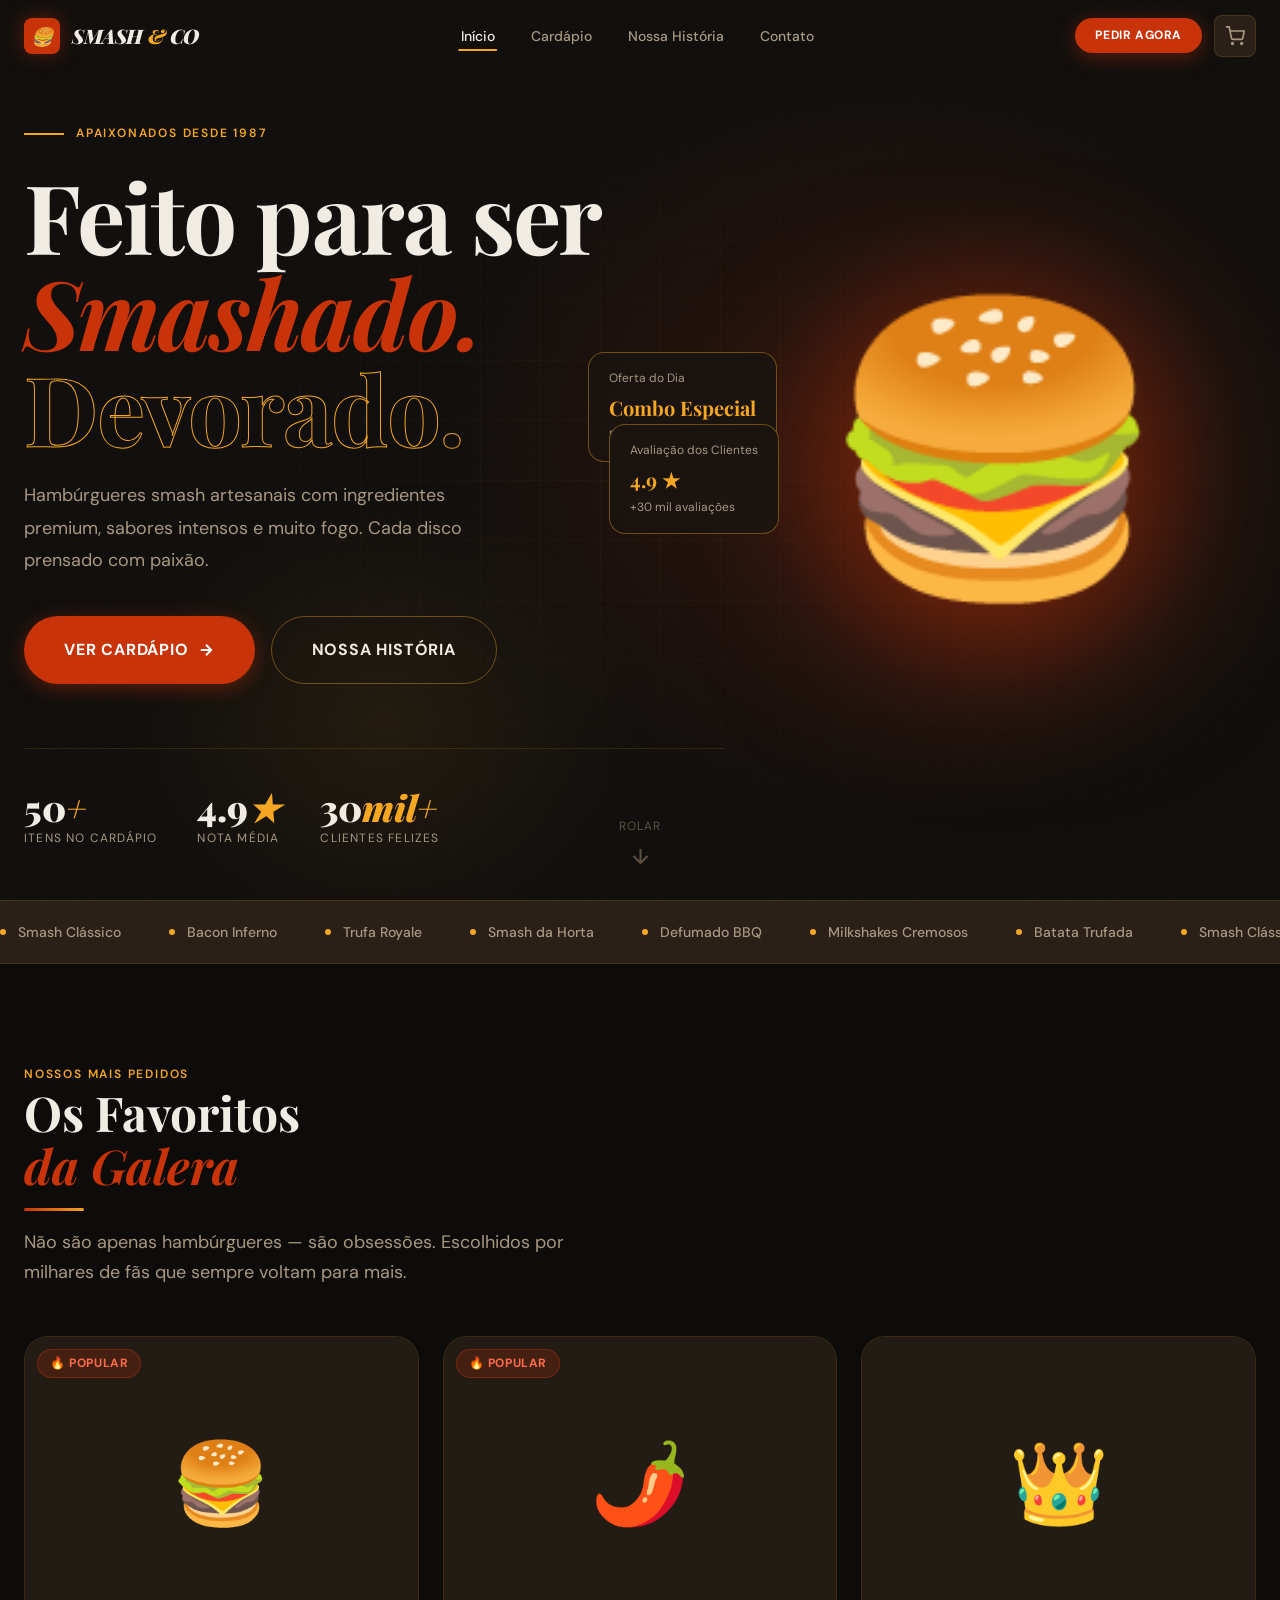
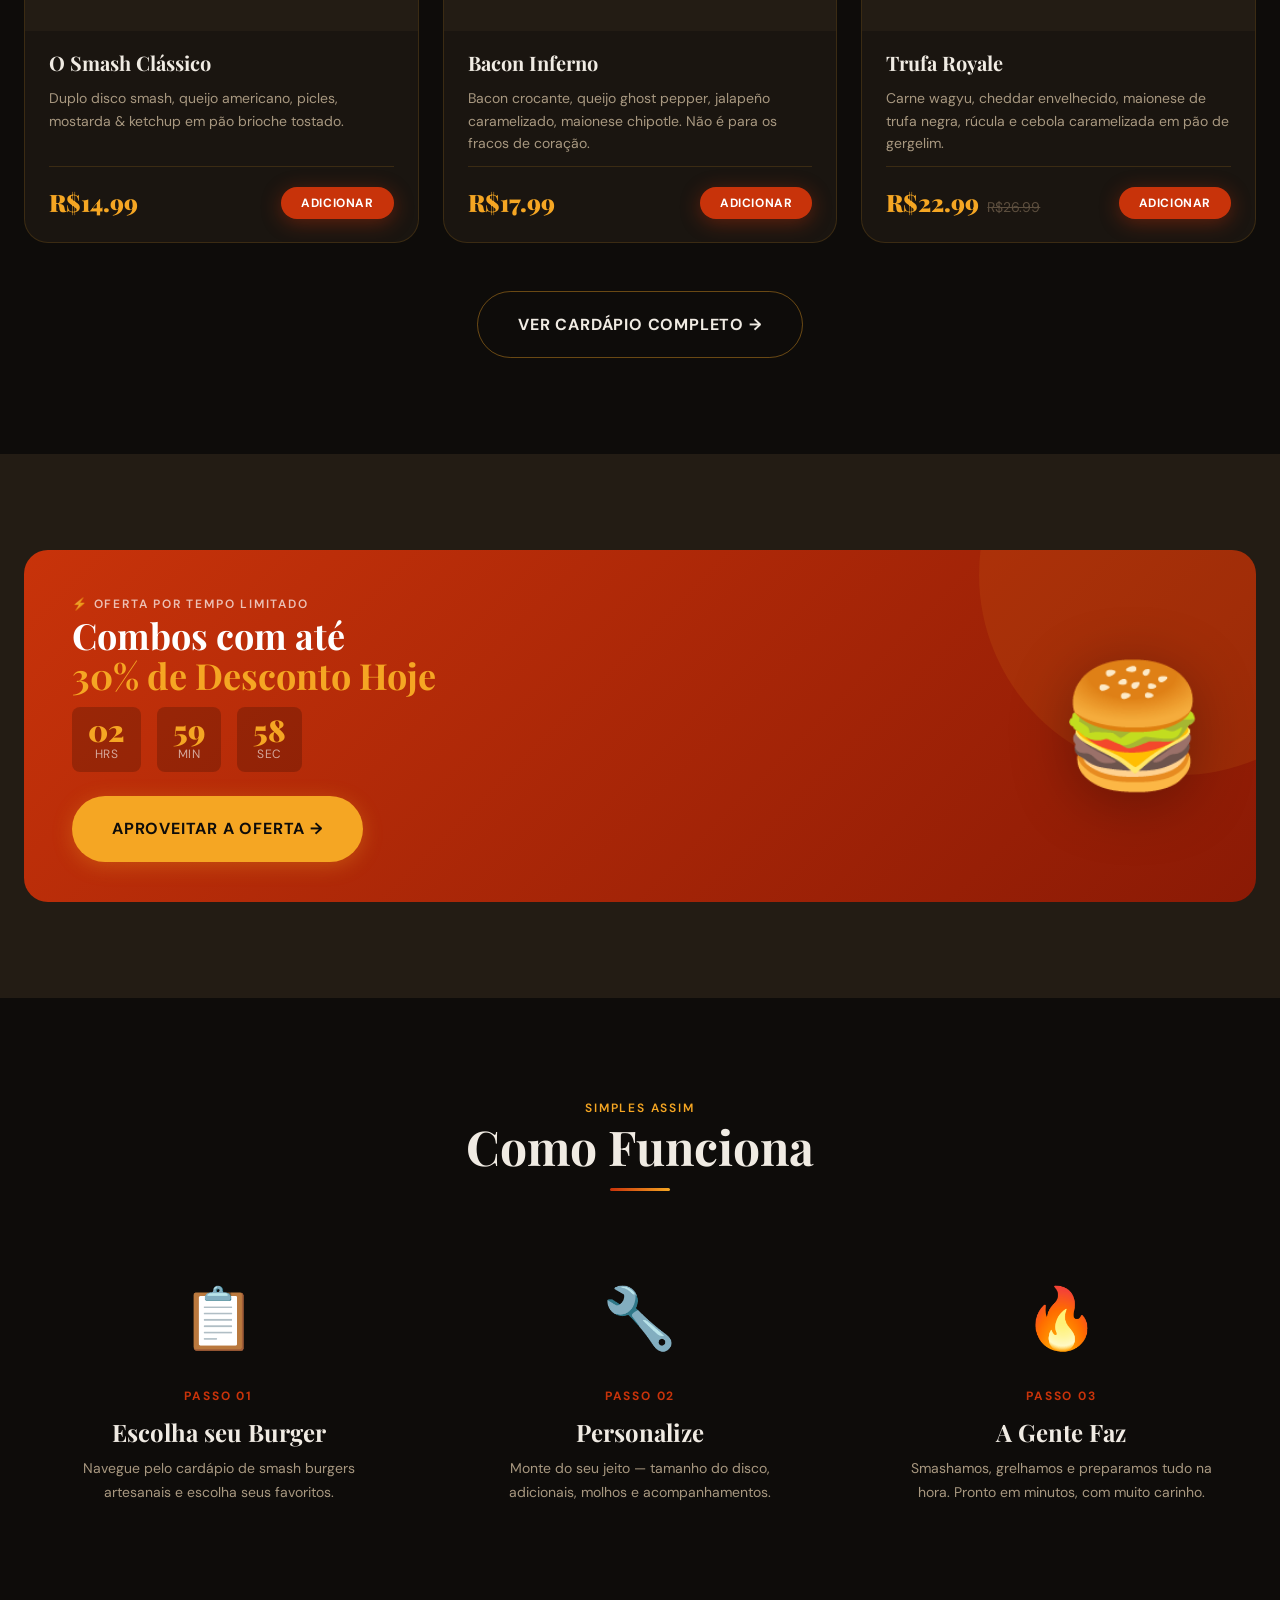
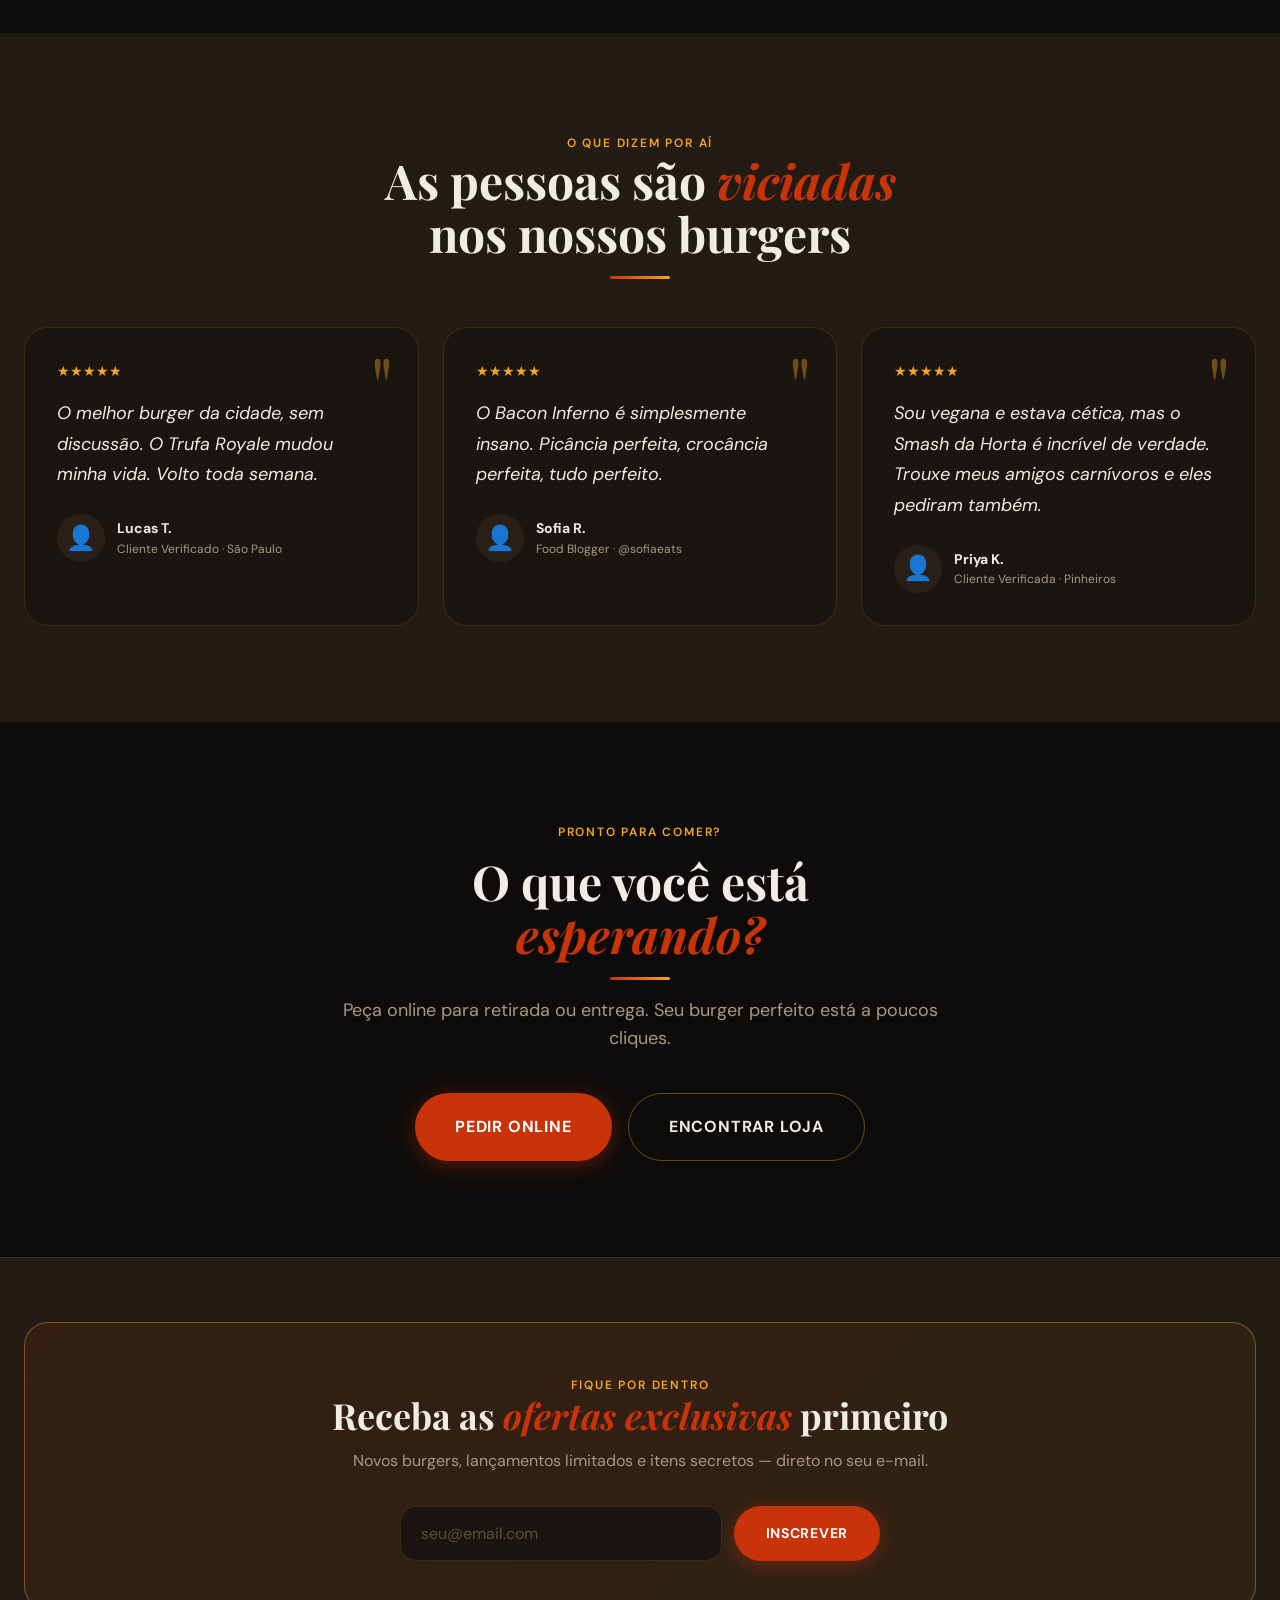
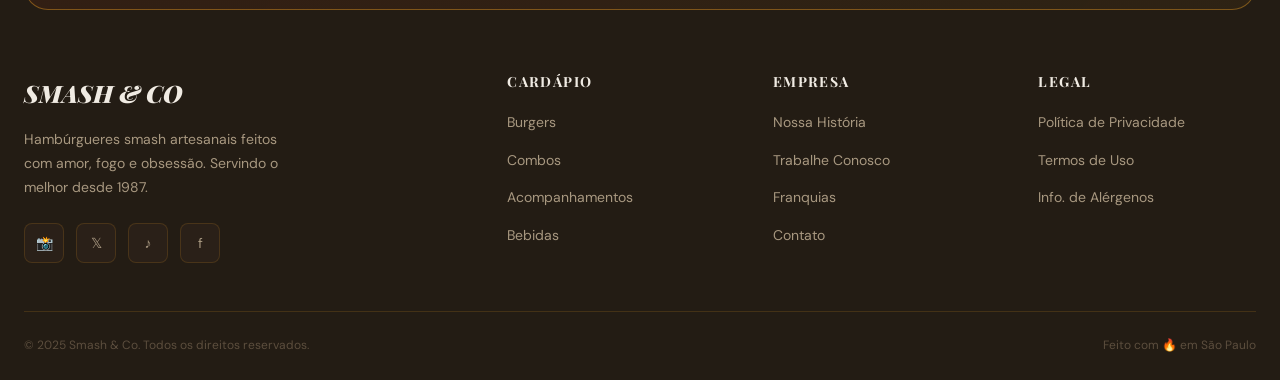
==== index.html @ de210066 "Auto-deploy: Smash & Co Website" ====
<!DOCTYPE html>
<html lang="pt-BR">
<head>
  <meta charset="UTF-8"/>
  <meta name="viewport" content="width=device-width, initial-scale=1.0"/>
  <title>Smash & Co — Hambúrgueres Artesanais</title>
  <meta name="description" content="Os melhores hambúrgueres smash artesanais. Sabores intensos, ingredientes de qualidade, apaixonados desde 1987."/>
  <link rel="preconnect" href="https://fonts.googleapis.com"/>
  <link rel="preconnect" href="https://fonts.gstatic.com" crossorigin/>
  <link href="https://fonts.googleapis.com/css2?family=Playfair+Display:ital,wght@0,700;0,900;1,700;1,900&family=DM+Sans:wght@400;500;600;700&display=swap" rel="stylesheet"/>
  <link rel="stylesheet" href="css/tokens.css"/>
  <link rel="stylesheet" href="css/global.css"/>
  <link rel="stylesheet" href="css/navbar.css"/>
  <link rel="stylesheet" href="css/components.css"/>
</head>
<body>

<nav class="navbar navbar--transparent" role="navigation">
  <div class="container">
    <div class="navbar__inner">
      <a href="index.html" class="navbar__logo">
        <div class="navbar__logo-icon">🍔</div>
        <span>SMASH&nbsp;<em style="color:var(--color-accent);">&</em>&nbsp;CO</span>
      </a>
      <ul class="navbar__links">
        <li><a href="index.html"         class="navbar__link active">Início</a></li>
        <li><a href="menu.html"          class="navbar__link">Cardápio</a></li>
        <li><a href="pages/about.html"   class="navbar__link">Nossa História</a></li>
        <li><a href="pages/contact.html" class="navbar__link">Contato</a></li>
      </ul>
      <div class="navbar__actions">
        <a href="menu.html" class="btn btn--primary btn--sm">Pedir Agora</a>
        <button class="navbar__cart" aria-label="Carrinho" onclick="location.href='pages/cart.html'">
          <svg width="20" height="20" viewBox="0 0 24 24" fill="none" stroke="currentColor" stroke-width="2">
            <circle cx="9" cy="21" r="1"/><circle cx="20" cy="21" r="1"/>
            <path d="M1 1h4l2.68 13.39a2 2 0 0 0 2 1.61h9.72a2 2 0 0 0 2-1.61L23 6H6"/>
          </svg>
          <span class="navbar__cart-count">0</span>
        </button>
        <button class="navbar__menu-toggle" aria-label="Abrir menu"><span></span><span></span><span></span></button>
      </div>
    </div>
  </div>
</nav>
<div class="navbar__mobile-menu">
  <a href="index.html"         class="navbar__mobile-link">Início</a>
  <a href="menu.html"          class="navbar__mobile-link">Cardápio</a>
  <a href="pages/about.html"   class="navbar__mobile-link">Nossa História</a>
  <a href="pages/contact.html" class="navbar__mobile-link">Contato</a>
  <div class="navbar__mobile-cta">
    <a href="menu.html" class="btn btn--primary btn--lg" style="width:100%;justify-content:center;">Pedir Agora →</a>
  </div>
</div>

<main>

<!-- HERO -->
<section class="hero noise-overlay">
  <div class="hero__bg"></div>
  <div class="hero__bg-pattern"></div>
  <div class="container" style="position:relative;z-index:2;width:100%;">
    <div class="hero__content">
      <div class="hero__eyebrow">
        <div class="hero__eyebrow-line"></div>
        <span class="text-label">Apaixonados desde 1987</span>
      </div>
      <h1 class="hero__title">
        Feito para ser
        <em>Smashado.</em>
        <span>Devorado.</span>
      </h1>
      <p class="hero__desc">
        Hambúrgueres smash artesanais com ingredientes premium, sabores intensos e muito fogo.
        Cada disco prensado com paixão.
      </p>
      <div class="hero__actions">
        <a href="menu.html" class="btn btn--primary btn--lg">
          Ver Cardápio
          <svg width="18" height="18" viewBox="0 0 24 24" fill="none" stroke="currentColor" stroke-width="2.5"><path d="M5 12h14M12 5l7 7-7 7"/></svg>
        </a>
        <a href="pages/about.html" class="btn btn--outline btn--lg">Nossa História</a>
      </div>
      <div class="hero__stats">
        <div>
          <div class="hero__stat-number">50<em>+</em></div>
          <div class="hero__stat-label">Itens no Cardápio</div>
        </div>
        <div>
          <div class="hero__stat-number">4.9<em>★</em></div>
          <div class="hero__stat-label">Nota Média</div>
        </div>
        <div>
          <div class="hero__stat-number">30<em>mil+</em></div>
          <div class="hero__stat-label">Clientes Felizes</div>
        </div>
      </div>
    </div>
  </div>

  <div class="hero__visual" aria-hidden="true">
    <div style="position:relative;display:flex;align-items:center;justify-content:center;">
      <div style="position:absolute;width:500px;height:500px;border-radius:50%;background:radial-gradient(circle,rgba(200,51,10,0.25) 0%,transparent 70%);"></div>
      <div style="font-size:280px;line-height:1;filter:drop-shadow(0 40px 80px rgba(200,51,10,0.5));animation:float 4s ease-in-out infinite;">🍔</div>
      <div class="hero__float-card hero__float-card--offer">
        <div class="hero__float-card-label">Oferta do Dia</div>
        <div class="hero__float-card-value">Combo Especial</div>
        <div style="font-size:12px;color:var(--color-text-muted);margin-top:2px;">Economize até 30%</div>
      </div>
      <div class="hero__float-card hero__float-card--rating">
        <div class="hero__float-card-label">Avaliação dos Clientes</div>
        <div class="hero__float-card-value">4.9 ★</div>
        <div style="font-size:12px;color:var(--color-text-muted);margin-top:2px;">+30 mil avaliações</div>
      </div>
    </div>
  </div>

  <div class="hero__scroll" aria-hidden="true">
    <span>Rolar</span>
    <svg viewBox="0 0 24 24" fill="none" stroke="currentColor" stroke-width="2"><path d="M12 5v14M5 12l7 7 7-7"/></svg>
  </div>
</section>

<!-- MARQUEE -->
<div class="featured-strip" aria-hidden="true">
  <div class="featured-strip__track">
    <div class="featured-strip__item"><span class="featured-strip__dot"></span> Smash Clássico</div>
    <div class="featured-strip__item"><span class="featured-strip__dot"></span> Bacon Inferno</div>
    <div class="featured-strip__item"><span class="featured-strip__dot"></span> Trufa Royale</div>
    <div class="featured-strip__item"><span class="featured-strip__dot"></span> Smash da Horta</div>
    <div class="featured-strip__item"><span class="featured-strip__dot"></span> Defumado BBQ</div>
    <div class="featured-strip__item"><span class="featured-strip__dot"></span> Milkshakes Cremosos</div>
    <div class="featured-strip__item"><span class="featured-strip__dot"></span> Batata Trufada</div>
    <div class="featured-strip__item"><span class="featured-strip__dot"></span> Smash Clássico</div>
    <div class="featured-strip__item"><span class="featured-strip__dot"></span> Bacon Inferno</div>
    <div class="featured-strip__item"><span class="featured-strip__dot"></span> Trufa Royale</div>
    <div class="featured-strip__item"><span class="featured-strip__dot"></span> Smash da Horta</div>
    <div class="featured-strip__item"><span class="featured-strip__dot"></span> Defumado BBQ</div>
    <div class="featured-strip__item"><span class="featured-strip__dot"></span> Milkshakes Cremosos</div>
    <div class="featured-strip__item"><span class="featured-strip__dot"></span> Batata Trufada</div>
  </div>
</div>

<!-- MAIS PEDIDOS -->
<section class="section">
  <div class="container">
    <div class="section-header reveal">
      <span class="text-label">Nossos Mais Pedidos</span>
      <h2 class="section-title">Os Favoritos<br/><em style="color:var(--color-primary);font-style:italic;">da Galera</em></h2>
      <div class="divider"></div>
      <p class="section-subtitle">Não são apenas hambúrgueres — são obsessões. Escolhidos por milhares de fãs que sempre voltam para mais.</p>
    </div>
    <div class="grid grid-3" id="grade-destaque"></div>
    <div style="text-align:center;margin-top:var(--space-12);" class="reveal">
      <a href="menu.html" class="btn btn--outline btn--lg">Ver Cardápio Completo →</a>
    </div>
  </div>
</section>

<!-- BANNER PROMO -->
<section class="section section--alt">
  <div class="container">
    <div class="promo-banner reveal">
      <div>
        <span class="text-label" style="color:rgba(255,255,255,0.7);">⚡ Oferta por Tempo Limitado</span>
        <h2 class="promo-banner__title">Combos com até<br/><strong style="color:var(--color-accent);">30% de Desconto Hoje</strong></h2>
        <div class="promo-banner__timer" id="temporizador-promo"></div>
        <a href="menu.html" class="btn btn--accent btn--lg">Aproveitar a Oferta →</a>
      </div>
      <div class="promo-banner__visual" aria-hidden="true">🍔</div>
    </div>
  </div>
</section>

<!-- COMO FUNCIONA -->
<section class="section">
  <div class="container">
    <div class="section-header section-header--center reveal">
      <span class="text-label">Simples assim</span>
      <h2 class="section-title">Como Funciona</h2>
      <div class="divider divider--center"></div>
    </div>
    <div class="grid grid-3" style="gap:var(--space-8);">
      <div class="reveal reveal-delay-1" style="text-align:center;padding:var(--space-8);">
        <div style="font-size:60px;margin-bottom:var(--space-5);">📋</div>
        <div style="font-size:12px;font-weight:700;letter-spacing:0.15em;color:var(--color-primary);text-transform:uppercase;margin-bottom:var(--space-3);">Passo 01</div>
        <h3 style="font-family:var(--font-display);font-size:var(--text-2xl);margin-bottom:var(--space-3);">Escolha seu Burger</h3>
        <p style="color:var(--color-text-muted);font-size:var(--text-sm);line-height:1.7;">Navegue pelo cardápio de smash burgers artesanais e escolha seus favoritos.</p>
      </div>
      <div class="reveal reveal-delay-2" style="text-align:center;padding:var(--space-8);">
        <div style="font-size:60px;margin-bottom:var(--space-5);">🔧</div>
        <div style="font-size:12px;font-weight:700;letter-spacing:0.15em;color:var(--color-primary);text-transform:uppercase;margin-bottom:var(--space-3);">Passo 02</div>
        <h3 style="font-family:var(--font-display);font-size:var(--text-2xl);margin-bottom:var(--space-3);">Personalize</h3>
        <p style="color:var(--color-text-muted);font-size:var(--text-sm);line-height:1.7;">Monte do seu jeito — tamanho do disco, adicionais, molhos e acompanhamentos.</p>
      </div>
      <div class="reveal reveal-delay-3" style="text-align:center;padding:var(--space-8);">
        <div style="font-size:60px;margin-bottom:var(--space-5);">🔥</div>
        <div style="font-size:12px;font-weight:700;letter-spacing:0.15em;color:var(--color-primary);text-transform:uppercase;margin-bottom:var(--space-3);">Passo 03</div>
        <h3 style="font-family:var(--font-display);font-size:var(--text-2xl);margin-bottom:var(--space-3);">A Gente Faz</h3>
        <p style="color:var(--color-text-muted);font-size:var(--text-sm);line-height:1.7;">Smashamos, grelhamos e preparamos tudo na hora. Pronto em minutos, com muito carinho.</p>
      </div>
    </div>
  </div>
</section>

<!-- DEPOIMENTOS -->
<section class="section section--alt">
  <div class="container">
    <div class="section-header section-header--center reveal">
      <span class="text-label">O que dizem por aí</span>
      <h2 class="section-title">As pessoas são <em style="color:var(--color-primary);font-style:italic;">viciadas</em><br/>nos nossos burgers</h2>
      <div class="divider divider--center"></div>
    </div>
    <div class="grid grid-3" id="grade-depoimentos"></div>
  </div>
</section>

<!-- CTA -->
<section class="section" style="text-align:center;">
  <div class="container">
    <div class="reveal" style="max-width:600px;margin:0 auto;">
      <span class="text-label">Pronto para comer?</span>
      <h2 class="section-title" style="margin-top:var(--space-3);">O que você está<br/><em style="color:var(--color-primary);font-style:italic;">esperando?</em></h2>
      <div class="divider divider--center"></div>
      <p style="color:var(--color-text-muted);margin-bottom:var(--space-10);font-size:var(--text-lg);">Peça online para retirada ou entrega. Seu burger perfeito está a poucos cliques.</p>
      <div style="display:flex;gap:var(--space-4);justify-content:center;flex-wrap:wrap;">
        <a href="menu.html" class="btn btn--primary btn--lg">Pedir Online</a>
        <a href="pages/contact.html" class="btn btn--outline btn--lg">Encontrar Loja</a>
      </div>
    </div>
  </div>
</section>

</main>

<!-- RODAPÉ -->
<footer class="footer">
  <div class="container">
    <div class="newsletter-cta reveal" style="margin-bottom:var(--space-16);">
      <span class="text-label">Fique por dentro</span>
      <h2 class="newsletter-cta__title">Receba as <em style="color:var(--color-primary);font-style:italic;">ofertas exclusivas</em> primeiro</h2>
      <p class="newsletter-cta__desc">Novos burgers, lançamentos limitados e itens secretos — direto no seu e-mail.</p>
      <form class="newsletter-cta__form" onsubmit="handleNewsletter(event)">
        <input type="email" class="form-input" placeholder="seu@email.com" required/>
        <button type="submit" class="btn btn--primary">Inscrever</button>
      </form>
    </div>
    <div class="footer__main">
      <div>
        <div class="footer__brand-logo">SMASH & CO</div>
        <p class="footer__brand-desc">Hambúrgueres smash artesanais feitos com amor, fogo e obsessão. Servindo o melhor desde 1987.</p>
        <div class="footer__socials">
          <a href="#" class="footer__social" aria-label="Instagram">📸</a>
          <a href="#" class="footer__social" aria-label="Twitter">𝕏</a>
          <a href="#" class="footer__social" aria-label="TikTok">♪</a>
          <a href="#" class="footer__social" aria-label="Facebook">f</a>
        </div>
      </div>
      <div>
        <h3 class="footer__col-title">Cardápio</h3>
        <ul class="footer__links">
          <li><a href="menu.html" class="footer__link">Burgers</a></li>
          <li><a href="menu.html" class="footer__link">Combos</a></li>
          <li><a href="menu.html" class="footer__link">Acompanhamentos</a></li>
          <li><a href="menu.html" class="footer__link">Bebidas</a></li>
        </ul>
      </div>
      <div>
        <h3 class="footer__col-title">Empresa</h3>
        <ul class="footer__links">
          <li><a href="pages/about.html"   class="footer__link">Nossa História</a></li>
          <li><a href="#"                  class="footer__link">Trabalhe Conosco</a></li>
          <li><a href="#"                  class="footer__link">Franquias</a></li>
          <li><a href="pages/contact.html" class="footer__link">Contato</a></li>
        </ul>
      </div>
      <div>
        <h3 class="footer__col-title">Legal</h3>
        <ul class="footer__links">
          <li><a href="#" class="footer__link">Política de Privacidade</a></li>
          <li><a href="#" class="footer__link">Termos de Uso</a></li>
          <li><a href="#" class="footer__link">Info. de Alérgenos</a></li>
        </ul>
      </div>
    </div>
    <div class="footer__bottom">
      <span>© 2025 Smash & Co. Todos os direitos reservados.</span>
      <span>Feito com 🔥 em São Paulo</span>
    </div>
  </div>
</footer>

<script src="js/app.js"></script>
<script>
document.addEventListener("DOMContentLoaded", () => {
  const itens = MENU_DATA.items.filter(i => i.category === "burgers").slice(0, 3);
  const grade = document.getElementById("grade-destaque");
  if (grade) { grade.innerHTML = itens.map(renderProductCard).join(""); initReveal(); }
  const gradeDepo = document.getElementById("grade-depoimentos");
  if (gradeDepo) { gradeDepo.innerHTML = TESTIMONIALS.map(renderTestimonialCard).join(""); initReveal(); }
  initCountdown("temporizador-promo", 3);
});
function handleNewsletter(e) { e.preventDefault(); showToast("Você está na lista! 🎉"); e.target.reset(); }
</script>
</body>
</html>
---- css/tokens.css ----
/* ============================================================
   DESIGN TOKENS — Edit here to rebrand for any food business
   ============================================================ */
:root {
  /* Brand Colors */
  --color-primary:     #C8330A;   /* Chili Red */
  --color-primary-dark:#9E2808;
  --color-accent:      #F5A623;   /* Golden Yellow */
  --color-accent-dark: #D4871A;
  --color-bg:          #0E0C0A;   /* Near Black */
  --color-bg-2:        #1A1510;   /* Card BG */
  --color-bg-3:        #231C14;   /* Section Alt */
  --color-surface:     #2A2018;   /* Elevated */
  --color-text:        #F0EBE3;   /* Warm White */
  --color-text-muted:  #A89880;
  --color-text-faint:  #5C4E3E;
  --color-border:      rgba(245,166,35,0.15);
  --color-border-hover:rgba(245,166,35,0.4);

  /* Typography */
  --font-display: 'Playfair Display', 'Georgia', serif;
  --font-body:    'DM Sans', 'Helvetica Neue', sans-serif;
  --font-mono:    'DM Mono', monospace;

  /* Scale */
  --text-xs:   0.75rem;
  --text-sm:   0.875rem;
  --text-base: 1rem;
  --text-lg:   1.125rem;
  --text-xl:   1.25rem;
  --text-2xl:  1.5rem;
  --text-3xl:  1.875rem;
  --text-4xl:  2.25rem;
  --text-5xl:  3rem;
  --text-6xl:  3.75rem;
  --text-7xl:  4.5rem;
  --text-8xl:  6rem;

  /* Spacing */
  --space-1:  0.25rem;
  --space-2:  0.5rem;
  --space-3:  0.75rem;
  --space-4:  1rem;
  --space-5:  1.25rem;
  --space-6:  1.5rem;
  --space-8:  2rem;
  --space-10: 2.5rem;
  --space-12: 3rem;
  --space-16: 4rem;
  --space-20: 5rem;
  --space-24: 6rem;
  --space-32: 8rem;

  /* Radius */
  --radius-sm:   4px;
  --radius-md:   8px;
  --radius-lg:   16px;
  --radius-xl:   24px;
  --radius-full: 9999px;

  /* Shadows */
  --shadow-glow:   0 0 40px rgba(200,51,10,0.3);
  --shadow-accent: 0 0 30px rgba(245,166,35,0.2);
  --shadow-card:   0 8px 40px rgba(0,0,0,0.5);
  --shadow-lg:     0 20px 60px rgba(0,0,0,0.6);

  /* Transitions */
  --ease-out:    cubic-bezier(0.16, 1, 0.3, 1);
  --ease-in-out: cubic-bezier(0.4, 0, 0.2, 1);
  --duration-fast:   150ms;
  --duration-base:   300ms;
  --duration-slow:   500ms;
  --duration-slower: 800ms;

  /* Layout */
  --max-width:    1280px;
  --nav-height:   72px;
  --section-pad:  var(--space-24);
}

/* ============================================================
   BUSINESS CONFIG — Change these for a different restaurant
   ============================================================
   --brand-name: "FLAME & CO";
   --brand-tagline: "Fired up since 1987";
   etc. (used via JS data-config attribute)
*/
---- css/global.css ----
/* ============================================================
   RESET & BASE
   ============================================================ */
*, *::before, *::after {
  box-sizing: border-box;
  margin: 0;
  padding: 0;
}

html {
  font-size: 16px;
  scroll-behavior: smooth;
  -webkit-font-smoothing: antialiased;
  -moz-osx-font-smoothing: grayscale;
}

body {
  font-family: var(--font-body);
  background-color: var(--color-bg);
  color: var(--color-text);
  line-height: 1.6;
  overflow-x: hidden;
}

img {
  max-width: 100%;
  height: auto;
  display: block;
}

a {
  color: inherit;
  text-decoration: none;
}

ul, ol { list-style: none; }

button {
  font-family: inherit;
  cursor: pointer;
  border: none;
  background: none;
}

input, textarea, select {
  font-family: inherit;
  font-size: inherit;
}

h1, h2, h3, h4, h5, h6 {
  font-family: var(--font-display);
  line-height: 1.1;
  font-weight: 700;
}

/* ============================================================
   TYPOGRAPHY UTILITIES
   ============================================================ */
.text-display {
  font-family: var(--font-display);
  font-style: italic;
}

.text-label {
  font-family: var(--font-body);
  font-size: var(--text-xs);
  font-weight: 600;
  letter-spacing: 0.15em;
  text-transform: uppercase;
  color: var(--color-accent);
}

.text-muted { color: var(--color-text-muted); }
.text-faint  { color: var(--color-text-faint); }
.text-primary { color: var(--color-primary); }
.text-accent  { color: var(--color-accent); }

/* ============================================================
   LAYOUT UTILITIES
   ============================================================ */
.container {
  width: 100%;
  max-width: var(--max-width);
  margin-inline: auto;
  padding-inline: var(--space-6);
}

.section {
  padding-block: var(--section-pad);
}

.section--alt {
  background-color: var(--color-bg-3);
}

.grid {
  display: grid;
  gap: var(--space-6);
}

.grid-2 { grid-template-columns: repeat(2, 1fr); }
.grid-3 { grid-template-columns: repeat(3, 1fr); }
.grid-4 { grid-template-columns: repeat(4, 1fr); }

.flex { display: flex; }
.flex-col { flex-direction: column; }
.items-center { align-items: center; }
.justify-between { justify-content: space-between; }
.justify-center { justify-content: center; }
.gap-4 { gap: var(--space-4); }
.gap-6 { gap: var(--space-6); }
.gap-8 { gap: var(--space-8); }

/* ============================================================
   BUTTONS — REUSABLE COMPONENT
   ============================================================ */
.btn {
  display: inline-flex;
  align-items: center;
  gap: var(--space-2);
  padding: var(--space-4) var(--space-8);
  border-radius: var(--radius-full);
  font-size: var(--text-sm);
  font-weight: 700;
  letter-spacing: 0.05em;
  text-transform: uppercase;
  transition: all var(--duration-base) var(--ease-out);
  position: relative;
  overflow: hidden;
  cursor: pointer;
  white-space: nowrap;
}

.btn::before {
  content: '';
  position: absolute;
  inset: 0;
  background: rgba(255,255,255,0.1);
  opacity: 0;
  transition: opacity var(--duration-fast);
}

.btn:hover::before { opacity: 1; }

.btn--primary {
  background: var(--color-primary);
  color: #fff;
  box-shadow: 0 4px 20px rgba(200,51,10,0.4);
}

.btn--primary:hover {
  background: var(--color-primary-dark);
  transform: translateY(-2px);
  box-shadow: 0 8px 30px rgba(200,51,10,0.5);
}

.btn--accent {
  background: var(--color-accent);
  color: var(--color-bg);
  box-shadow: 0 4px 20px rgba(245,166,35,0.3);
}

.btn--accent:hover {
  background: var(--color-accent-dark);
  transform: translateY(-2px);
}

.btn--outline {
  background: transparent;
  color: var(--color-text);
  border: 1.5px solid var(--color-border-hover);
}

.btn--outline:hover {
  border-color: var(--color-accent);
  color: var(--color-accent);
  transform: translateY(-2px);
}

.btn--ghost {
  background: transparent;
  color: var(--color-text-muted);
  padding-inline: var(--space-4);
}

.btn--ghost:hover { color: var(--color-text); }

.btn--sm {
  padding: var(--space-2) var(--space-5);
  font-size: var(--text-xs);
}

.btn--lg {
  padding: var(--space-5) var(--space-10);
  font-size: var(--text-base);
}

/* ============================================================
   BADGE / TAG COMPONENT
   ============================================================ */
.badge {
  display: inline-flex;
  align-items: center;
  gap: var(--space-1);
  padding: var(--space-1) var(--space-3);
  border-radius: var(--radius-full);
  font-size: var(--text-xs);
  font-weight: 700;
  letter-spacing: 0.05em;
  text-transform: uppercase;
}

.badge--hot {
  background: rgba(200,51,10,0.2);
  color: #FF6B4A;
  border: 1px solid rgba(200,51,10,0.4);
}

.badge--new {
  background: rgba(245,166,35,0.15);
  color: var(--color-accent);
  border: 1px solid rgba(245,166,35,0.3);
}

.badge--veg {
  background: rgba(34,197,94,0.15);
  color: #4ADE80;
  border: 1px solid rgba(34,197,94,0.3);
}

.badge--spicy {
  background: rgba(239,68,68,0.15);
  color: #F87171;
  border: 1px solid rgba(239,68,68,0.3);
}

/* ============================================================
   DIVIDER
   ============================================================ */
.divider {
  width: 60px;
  height: 3px;
  background: linear-gradient(90deg, var(--color-primary), var(--color-accent));
  border-radius: var(--radius-full);
  margin-block: var(--space-4);
}

.divider--center { margin-inline: auto; }

/* ============================================================
   SECTION HEADER UTILITY
   ============================================================ */
.section-header {
  margin-bottom: var(--space-12);
}

.section-header--center {
  text-align: center;
}

.section-header--center .divider { margin-inline: auto; }

.section-title {
  font-size: clamp(var(--text-3xl), 5vw, var(--text-5xl));
  color: var(--color-text);
  margin-bottom: var(--space-4);
}

.section-subtitle {
  font-size: var(--text-lg);
  color: var(--color-text-muted);
  max-width: 560px;
  line-height: 1.7;
}

.section-header--center .section-subtitle { margin-inline: auto; }

/* ============================================================
   CARD BASE — Extended in components
   ============================================================ */
.card {
  background: var(--color-bg-2);
  border: 1px solid var(--color-border);
  border-radius: var(--radius-xl);
  overflow: hidden;
  transition: all var(--duration-base) var(--ease-out);
}

.card:hover {
  border-color: var(--color-border-hover);
  box-shadow: var(--shadow-card);
  transform: translateY(-4px);
}

/* ============================================================
   NOISE TEXTURE OVERLAY
   ============================================================ */
.noise-overlay {
  position: relative;
}

.noise-overlay::after {
  content: '';
  position: absolute;
  inset: 0;
  opacity: 0.04;
  pointer-events: none;
  background-image: url("data:image/svg+xml,%3Csvg viewBox='0 0 256 256' xmlns='http://www.w3.org/2000/svg'%3E%3Cfilter id='n'%3E%3CfeTurbulence type='fractalNoise' baseFrequency='0.9' numOctaves='4'/%3E%3C/filter%3E%3Crect width='100%25' height='100%25' filter='url(%23n)'/%3E%3C/svg%3E");
  background-size: 256px;
}

/* ============================================================
   SCROLL ANIMATIONS
   ============================================================ */
.reveal {
  opacity: 0;
  transform: translateY(30px);
  transition: opacity var(--duration-slower) var(--ease-out),
              transform var(--duration-slower) var(--ease-out);
}

.reveal.visible {
  opacity: 1;
  transform: translateY(0);
}

.reveal-delay-1 { transition-delay: 100ms; }
.reveal-delay-2 { transition-delay: 200ms; }
.reveal-delay-3 { transition-delay: 300ms; }
.reveal-delay-4 { transition-delay: 400ms; }
.reveal-delay-5 { transition-delay: 500ms; }

/* ============================================================
   CUSTOM SCROLLBAR
   ============================================================ */
::-webkit-scrollbar { width: 6px; }
::-webkit-scrollbar-track { background: var(--color-bg); }
::-webkit-scrollbar-thumb {
  background: var(--color-primary);
  border-radius: 3px;
}

/* ============================================================
   SELECTION
   ============================================================ */
::selection {
  background: var(--color-primary);
  color: #fff;
}

/* ============================================================
   RESPONSIVE BREAKPOINTS
   ============================================================ */
@media (max-width: 1024px) {
  .grid-4 { grid-template-columns: repeat(2, 1fr); }
  .grid-3 { grid-template-columns: repeat(2, 1fr); }
}

@media (max-width: 768px) {
  :root { --section-pad: var(--space-16); }
  .grid-4,
  .grid-3,
  .grid-2 { grid-template-columns: 1fr; }
  .container { padding-inline: var(--space-4); }
}
---- css/navbar.css ----
/* ============================================================
   NAVBAR COMPONENT
   Reusable across all pages. Sticky with scroll effect.
   ============================================================ */

.navbar {
  position: fixed;
  top: 0;
  left: 0;
  right: 0;
  z-index: 1000;
  height: var(--nav-height);
  display: flex;
  align-items: center;
  transition: all var(--duration-base) var(--ease-out);
}

/* Transparent on top */
.navbar--transparent {
  background: transparent;
  border-bottom: 1px solid transparent;
}

/* Scrolled state */
.navbar--scrolled {
  background: rgba(14, 12, 10, 0.92);
  backdrop-filter: blur(20px);
  -webkit-backdrop-filter: blur(20px);
  border-bottom: 1px solid var(--color-border);
  box-shadow: 0 4px 30px rgba(0,0,0,0.3);
}

.navbar__inner {
  display: flex;
  align-items: center;
  justify-content: space-between;
  width: 100%;
}

/* Logo */
.navbar__logo {
  display: flex;
  align-items: center;
  gap: var(--space-3);
  font-family: var(--font-display);
  font-size: var(--text-xl);
  font-weight: 900;
  font-style: italic;
  letter-spacing: -0.02em;
  color: var(--color-text);
  transition: color var(--duration-fast);
}

.navbar__logo:hover { color: var(--color-accent); }

.navbar__logo-icon {
  width: 36px;
  height: 36px;
  background: var(--color-primary);
  border-radius: var(--radius-md);
  display: flex;
  align-items: center;
  justify-content: center;
  font-size: var(--text-lg);
  line-height: 1;
  box-shadow: 0 0 20px rgba(200,51,10,0.4);
}

/* Nav Links */
.navbar__links {
  display: flex;
  align-items: center;
  gap: var(--space-1);
}

.navbar__link {
  font-size: var(--text-sm);
  font-weight: 500;
  color: var(--color-text-muted);
  padding: var(--space-2) var(--space-4);
  border-radius: var(--radius-md);
  transition: all var(--duration-fast);
  position: relative;
}

.navbar__link::after {
  content: '';
  position: absolute;
  bottom: 2px;
  left: 50%;
  width: 0;
  height: 2px;
  background: var(--color-accent);
  border-radius: var(--radius-full);
  transform: translateX(-50%);
  transition: width var(--duration-base) var(--ease-out);
}

.navbar__link:hover,
.navbar__link.active {
  color: var(--color-text);
}

.navbar__link:hover::after,
.navbar__link.active::after {
  width: 60%;
}

/* Right Actions */
.navbar__actions {
  display: flex;
  align-items: center;
  gap: var(--space-3);
}

/* Cart Icon */
.navbar__cart {
  position: relative;
  width: 42px;
  height: 42px;
  border-radius: var(--radius-md);
  background: var(--color-surface);
  border: 1px solid var(--color-border);
  display: flex;
  align-items: center;
  justify-content: center;
  color: var(--color-text-muted);
  transition: all var(--duration-fast);
  cursor: pointer;
}

.navbar__cart:hover {
  border-color: var(--color-accent);
  color: var(--color-accent);
}

.navbar__cart-count {
  position: absolute;
  top: -6px;
  right: -6px;
  width: 18px;
  height: 18px;
  background: var(--color-primary);
  color: #fff;
  font-size: 10px;
  font-weight: 700;
  border-radius: var(--radius-full);
  display: flex;
  align-items: center;
  justify-content: center;
  border: 2px solid var(--color-bg);
  opacity: 0;
  transform: scale(0);
  transition: all var(--duration-base) var(--ease-out);
}

.navbar__cart-count.has-items {
  opacity: 1;
  transform: scale(1);
}

/* Hamburger Menu (Mobile) */
.navbar__menu-toggle {
  display: none;
  flex-direction: column;
  gap: 5px;
  width: 42px;
  height: 42px;
  align-items: center;
  justify-content: center;
  border-radius: var(--radius-md);
  background: var(--color-surface);
  border: 1px solid var(--color-border);
  cursor: pointer;
  transition: all var(--duration-fast);
}

.navbar__menu-toggle:hover { border-color: var(--color-accent); }

.navbar__menu-toggle span {
  display: block;
  width: 20px;
  height: 2px;
  background: var(--color-text);
  border-radius: 1px;
  transition: all var(--duration-base) var(--ease-out);
}

/* Hamburger → X */
.navbar__menu-toggle.open span:nth-child(1) {
  transform: translateY(7px) rotate(45deg);
}
.navbar__menu-toggle.open span:nth-child(2) { opacity: 0; }
.navbar__menu-toggle.open span:nth-child(3) {
  transform: translateY(-7px) rotate(-45deg);
}

/* Mobile Drawer */
.navbar__mobile-menu {
  position: fixed;
  top: var(--nav-height);
  left: 0;
  right: 0;
  bottom: 0;
  background: var(--color-bg);
  display: flex;
  flex-direction: column;
  padding: var(--space-8);
  gap: var(--space-2);
  transform: translateX(100%);
  transition: transform var(--duration-slow) var(--ease-out);
  z-index: 999;
  border-top: 1px solid var(--color-border);
}

.navbar__mobile-menu.open { transform: translateX(0); }

.navbar__mobile-link {
  font-family: var(--font-display);
  font-size: var(--text-3xl);
  font-style: italic;
  color: var(--color-text-muted);
  padding: var(--space-4) 0;
  border-bottom: 1px solid var(--color-border);
  transition: color var(--duration-fast);
}

.navbar__mobile-link:hover { color: var(--color-accent); }

.navbar__mobile-cta {
  margin-top: var(--space-8);
}

/* ============================================================
   RESPONSIVE
   ============================================================ */
@media (max-width: 900px) {
  .navbar__links { display: none; }
  .navbar__menu-toggle { display: flex; }
}

@media (max-width: 640px) {
  .navbar__actions .btn { display: none; }
}
---- css/components.css ----
/* ============================================================
   HERO SECTION
   ============================================================ */
.hero {
  min-height: 100vh;
  display: flex;
  align-items: center;
  position: relative;
  overflow: hidden;
  padding-top: var(--nav-height);
}

.hero__bg {
  position: absolute;
  inset: 0;
  background:
    radial-gradient(ellipse 60% 70% at 70% 50%, rgba(200,51,10,0.18) 0%, transparent 60%),
    radial-gradient(ellipse 40% 50% at 30% 80%, rgba(245,166,35,0.08) 0%, transparent 50%),
    var(--color-bg);
}

.hero__bg-pattern {
  position: absolute;
  inset: 0;
  background-image:
    linear-gradient(var(--color-border) 1px, transparent 1px),
    linear-gradient(90deg, var(--color-border) 1px, transparent 1px);
  background-size: 60px 60px;
  opacity: 0.3;
  mask-image: radial-gradient(ellipse at center, black 0%, transparent 70%);
}

.hero__content {
  position: relative;
  z-index: 2;
  max-width: 700px;
}

.hero__eyebrow {
  display: flex;
  align-items: center;
  gap: var(--space-3);
  margin-bottom: var(--space-6);
  opacity: 0;
  animation: fadeSlideUp 0.8s var(--ease-out) 0.1s forwards;
}

.hero__eyebrow-line {
  width: 40px;
  height: 2px;
  background: var(--color-accent);
}

.hero__title {
  font-size: clamp(var(--text-5xl), 9vw, var(--text-8xl));
  line-height: 1;
  letter-spacing: -0.02em;
  margin-bottom: var(--space-6);
  opacity: 0;
  animation: fadeSlideUp 0.8s var(--ease-out) 0.2s forwards;
}

.hero__title em {
  font-style: italic;
  color: var(--color-primary);
  display: block;
}

.hero__title span {
  display: block;
  color: var(--color-accent);
  -webkit-text-stroke: 1px var(--color-accent);
  color: transparent;
}

.hero__desc {
  font-size: var(--text-lg);
  color: var(--color-text-muted);
  max-width: 480px;
  line-height: 1.8;
  margin-bottom: var(--space-10);
  opacity: 0;
  animation: fadeSlideUp 0.8s var(--ease-out) 0.3s forwards;
}

.hero__actions {
  display: flex;
  flex-wrap: wrap;
  gap: var(--space-4);
  opacity: 0;
  animation: fadeSlideUp 0.8s var(--ease-out) 0.4s forwards;
}

.hero__stats {
  display: flex;
  gap: var(--space-10);
  margin-top: var(--space-16);
  padding-top: var(--space-10);
  border-top: 1px solid var(--color-border);
  opacity: 0;
  animation: fadeSlideUp 0.8s var(--ease-out) 0.5s forwards;
}

.hero__stat-number {
  font-family: var(--font-display);
  font-size: var(--text-4xl);
  font-weight: 900;
  color: var(--color-text);
  line-height: 1;
}

.hero__stat-number em { color: var(--color-accent); }

.hero__stat-label {
  font-size: var(--text-xs);
  color: var(--color-text-muted);
  text-transform: uppercase;
  letter-spacing: 0.1em;
  margin-top: var(--space-1);
}

/* Hero Image Area */
.hero__visual {
  position: absolute;
  right: -5%;
  top: 50%;
  transform: translateY(-50%);
  width: 55%;
  max-width: 700px;
  z-index: 1;
  opacity: 0;
  animation: heroImageIn 1.2s var(--ease-out) 0.3s forwards;
}

.hero__burger-img {
  width: 100%;
  border-radius: var(--radius-xl);
  filter: drop-shadow(0 40px 80px rgba(200,51,10,0.4));
}

.hero__float-card {
  position: absolute;
  background: rgba(26,21,16,0.9);
  backdrop-filter: blur(10px);
  border: 1px solid var(--color-border-hover);
  border-radius: var(--radius-lg);
  padding: var(--space-4) var(--space-5);
  animation: float 3s ease-in-out infinite;
}

.hero__float-card--offer {
  top: 15%;
  left: -8%;
  animation-delay: 0s;
}

.hero__float-card--rating {
  bottom: 20%;
  left: -5%;
  animation-delay: 1.5s;
}

.hero__float-card-label {
  font-size: var(--text-xs);
  color: var(--color-text-muted);
  margin-bottom: var(--space-1);
}

.hero__float-card-value {
  font-family: var(--font-display);
  font-size: var(--text-xl);
  font-weight: 700;
  color: var(--color-accent);
}

/* Scroll indicator */
.hero__scroll {
  position: absolute;
  bottom: var(--space-8);
  left: 50%;
  transform: translateX(-50%);
  display: flex;
  flex-direction: column;
  align-items: center;
  gap: var(--space-2);
  color: var(--color-text-faint);
  font-size: var(--text-xs);
  letter-spacing: 0.1em;
  text-transform: uppercase;
  animation: bounce 2s ease-in-out infinite;
}

.hero__scroll svg {
  width: 24px;
  height: 24px;
}

/* ============================================================
   FEATURED STRIP (below hero)
   ============================================================ */
.featured-strip {
  background: var(--color-surface);
  border-block: 1px solid var(--color-border);
  padding-block: var(--space-5);
  overflow: hidden;
}

.featured-strip__track {
  display: flex;
  gap: var(--space-12);
  animation: marquee 20s linear infinite;
  width: max-content;
}

.featured-strip__item {
  display: flex;
  align-items: center;
  gap: var(--space-3);
  color: var(--color-text-muted);
  font-size: var(--text-sm);
  font-weight: 500;
  white-space: nowrap;
}

.featured-strip__dot {
  width: 6px;
  height: 6px;
  background: var(--color-accent);
  border-radius: var(--radius-full);
}

/* ============================================================
   MENU SECTION
   ============================================================ */
.menu-tabs {
  display: flex;
  gap: var(--space-2);
  flex-wrap: wrap;
  margin-bottom: var(--space-10);
}

.menu-tab {
  padding: var(--space-3) var(--space-6);
  border-radius: var(--radius-full);
  font-size: var(--text-sm);
  font-weight: 600;
  color: var(--color-text-muted);
  border: 1.5px solid var(--color-border);
  background: transparent;
  transition: all var(--duration-base) var(--ease-out);
  cursor: pointer;
}

.menu-tab:hover {
  border-color: var(--color-border-hover);
  color: var(--color-text);
}

.menu-tab.active {
  background: var(--color-primary);
  border-color: var(--color-primary);
  color: #fff;
  box-shadow: 0 4px 20px rgba(200,51,10,0.3);
}

/* Product Card */
.product-card {
  background: var(--color-bg-2);
  border: 1px solid var(--color-border);
  border-radius: var(--radius-xl);
  overflow: hidden;
  transition: all var(--duration-base) var(--ease-out);
  display: flex;
  flex-direction: column;
  cursor: pointer;
}

.product-card:hover {
  border-color: var(--color-border-hover);
  transform: translateY(-6px);
  box-shadow: var(--shadow-card);
}

.product-card__img-wrap {
  position: relative;
  aspect-ratio: 4/3;
  overflow: hidden;
  background: var(--color-bg-3);
}

.product-card__img {
  width: 100%;
  height: 100%;
  object-fit: cover;
  transition: transform var(--duration-slow) var(--ease-out);
}

.product-card:hover .product-card__img {
  transform: scale(1.08);
}

.product-card__badges {
  position: absolute;
  top: var(--space-3);
  left: var(--space-3);
  display: flex;
  flex-wrap: wrap;
  gap: var(--space-2);
}

.product-card__quick-add {
  position: absolute;
  bottom: var(--space-3);
  right: var(--space-3);
  width: 40px;
  height: 40px;
  background: var(--color-primary);
  color: #fff;
  border-radius: var(--radius-full);
  display: flex;
  align-items: center;
  justify-content: center;
  opacity: 0;
  transform: scale(0.8) translateY(8px);
  transition: all var(--duration-base) var(--ease-out);
  box-shadow: var(--shadow-glow);
}

.product-card:hover .product-card__quick-add {
  opacity: 1;
  transform: scale(1) translateY(0);
}

.product-card__body {
  padding: var(--space-5) var(--space-6);
  display: flex;
  flex-direction: column;
  gap: var(--space-3);
  flex: 1;
}

.product-card__name {
  font-family: var(--font-display);
  font-size: var(--text-xl);
  font-weight: 700;
  line-height: 1.2;
}

.product-card__desc {
  font-size: var(--text-sm);
  color: var(--color-text-muted);
  line-height: 1.6;
  flex: 1;
}

.product-card__footer {
  display: flex;
  align-items: center;
  justify-content: space-between;
  margin-top: auto;
  padding-top: var(--space-4);
  border-top: 1px solid var(--color-border);
}

.product-card__price {
  font-family: var(--font-display);
  font-size: var(--text-2xl);
  font-weight: 900;
  color: var(--color-accent);
}

.product-card__price-old {
  font-size: var(--text-sm);
  color: var(--color-text-faint);
  text-decoration: line-through;
  margin-left: var(--space-1);
}

/* Menu Category Label */
.menu-category-label {
  grid-column: 1 / -1;
  display: flex;
  align-items: center;
  gap: var(--space-4);
  margin-top: var(--space-8);
  margin-bottom: var(--space-2);
  font-family: var(--font-display);
  font-size: var(--text-2xl);
  font-style: italic;
  color: var(--color-text-muted);
}

.menu-category-label::after {
  content: '';
  flex: 1;
  height: 1px;
  background: var(--color-border);
}

/* ============================================================
   PROMO BANNER
   ============================================================ */
.promo-banner {
  background: linear-gradient(135deg, var(--color-primary) 0%, #8B1A05 100%);
  border-radius: var(--radius-xl);
  padding: var(--space-10) var(--space-12);
  display: grid;
  grid-template-columns: 1fr auto;
  gap: var(--space-8);
  align-items: center;
  position: relative;
  overflow: hidden;
}

.promo-banner::before {
  content: '';
  position: absolute;
  top: -50%;
  right: -10%;
  width: 400px;
  height: 400px;
  background: rgba(245,166,35,0.1);
  border-radius: 50%;
}

.promo-banner__eyebrow {
  color: rgba(255,255,255,0.7);
  margin-bottom: var(--space-3);
}

.promo-banner__title {
  font-size: clamp(var(--text-2xl), 4vw, var(--text-4xl));
  color: #fff;
  margin-bottom: var(--space-3);
}

.promo-banner__timer {
  display: flex;
  gap: var(--space-4);
  margin-bottom: var(--space-6);
}

.promo-timer-unit {
  text-align: center;
  background: rgba(0,0,0,0.2);
  border-radius: var(--radius-md);
  padding: var(--space-2) var(--space-4);
  min-width: 60px;
}

.promo-timer-unit__num {
  font-family: var(--font-display);
  font-size: var(--text-3xl);
  font-weight: 900;
  color: var(--color-accent);
  line-height: 1;
}

.promo-timer-unit__label {
  font-size: var(--text-xs);
  color: rgba(255,255,255,0.6);
  text-transform: uppercase;
  letter-spacing: 0.05em;
}

.promo-banner__visual {
  font-size: 120px;
  line-height: 1;
  filter: drop-shadow(0 10px 30px rgba(0,0,0,0.3));
}

/* ============================================================
   PRODUCT DETAIL PAGE
   ============================================================ */
.product-detail {
  padding-top: calc(var(--nav-height) + var(--space-12));
  padding-bottom: var(--space-24);
}

.product-detail__grid {
  display: grid;
  grid-template-columns: 1fr 1fr;
  gap: var(--space-16);
  align-items: start;
}

.product-detail__img-wrap {
  position: relative;
  border-radius: var(--radius-xl);
  overflow: hidden;
  aspect-ratio: 1;
  background: var(--color-bg-3);
}

.product-detail__img {
  width: 100%;
  height: 100%;
  object-fit: cover;
}

.product-detail__img-wrap::after {
  content: '';
  position: absolute;
  inset: 0;
  background: radial-gradient(ellipse at bottom, rgba(200,51,10,0.2), transparent 60%);
  pointer-events: none;
}

.product-detail__info {
  position: sticky;
  top: calc(var(--nav-height) + var(--space-8));
}

.product-detail__name {
  font-size: clamp(var(--text-3xl), 4vw, var(--text-5xl));
  margin-bottom: var(--space-4);
}

.product-detail__price-row {
  display: flex;
  align-items: baseline;
  gap: var(--space-4);
  margin-bottom: var(--space-6);
}

.product-detail__price {
  font-family: var(--font-display);
  font-size: var(--text-4xl);
  font-weight: 900;
  color: var(--color-accent);
}

.product-detail__desc {
  color: var(--color-text-muted);
  line-height: 1.8;
  margin-bottom: var(--space-8);
  font-size: var(--text-lg);
}

/* Customizer */
.product-customizer {
  background: var(--color-bg-2);
  border: 1px solid var(--color-border);
  border-radius: var(--radius-xl);
  padding: var(--space-6);
  margin-bottom: var(--space-8);
}

.product-customizer__title {
  font-size: var(--text-lg);
  font-weight: 600;
  margin-bottom: var(--space-4);
  color: var(--color-text-muted);
}

.product-option {
  display: flex;
  align-items: center;
  gap: var(--space-3);
  padding: var(--space-3) var(--space-4);
  border-radius: var(--radius-lg);
  border: 1.5px solid var(--color-border);
  cursor: pointer;
  transition: all var(--duration-fast);
  margin-bottom: var(--space-2);
}

.product-option:hover { border-color: var(--color-border-hover); }
.product-option.selected {
  border-color: var(--color-accent);
  background: rgba(245,166,35,0.05);
}

.product-option__dot {
  width: 18px;
  height: 18px;
  border-radius: var(--radius-full);
  border: 2px solid currentColor;
  color: var(--color-text-faint);
  transition: all var(--duration-fast);
  position: relative;
}

.product-option.selected .product-option__dot {
  color: var(--color-accent);
  background: var(--color-accent);
  border-color: var(--color-accent);
}

.product-option.selected .product-option__dot::after {
  content: '';
  position: absolute;
  inset: 3px;
  background: var(--color-bg-2);
  border-radius: var(--radius-full);
}

/* Quantity Selector */
.qty-selector {
  display: flex;
  align-items: center;
  gap: 0;
  background: var(--color-bg-3);
  border: 1px solid var(--color-border);
  border-radius: var(--radius-full);
  overflow: hidden;
}

.qty-selector__btn {
  width: 44px;
  height: 44px;
  font-size: var(--text-xl);
  color: var(--color-text);
  display: flex;
  align-items: center;
  justify-content: center;
  transition: background var(--duration-fast);
  cursor: pointer;
}

.qty-selector__btn:hover { background: var(--color-surface); }

.qty-selector__val {
  width: 50px;
  text-align: center;
  font-weight: 700;
  font-size: var(--text-base);
}

/* ============================================================
   ABOUT SECTION
   ============================================================ */
.about-grid {
  display: grid;
  grid-template-columns: 1fr 1fr;
  gap: var(--space-20);
  align-items: center;
}

.about__img-stack {
  position: relative;
}

.about__img-main {
  border-radius: var(--radius-xl);
  width: 80%;
  box-shadow: var(--shadow-lg);
}

.about__img-accent {
  position: absolute;
  bottom: -var(--space-8);
  right: 0;
  width: 55%;
  border-radius: var(--radius-xl);
  border: 4px solid var(--color-bg);
  box-shadow: var(--shadow-lg);
}

.about__badge {
  position: absolute;
  top: var(--space-6);
  right: var(--space-4);
  width: 100px;
  height: 100px;
  background: var(--color-primary);
  border-radius: 50%;
  display: flex;
  flex-direction: column;
  align-items: center;
  justify-content: center;
  animation: spin 10s linear infinite;
}

.about__values {
  margin-top: var(--space-10);
  display: grid;
  grid-template-columns: 1fr 1fr;
  gap: var(--space-4);
}

.about__value-card {
  background: var(--color-bg-2);
  border: 1px solid var(--color-border);
  border-radius: var(--radius-lg);
  padding: var(--space-5);
}

.about__value-icon {
  font-size: var(--text-2xl);
  margin-bottom: var(--space-3);
}

.about__value-title {
  font-size: var(--text-base);
  font-weight: 700;
  margin-bottom: var(--space-2);
}

.about__value-desc {
  font-size: var(--text-sm);
  color: var(--color-text-muted);
  line-height: 1.6;
}

/* Team */
.team-card {
  text-align: center;
}

.team-card__img-wrap {
  width: 120px;
  height: 120px;
  border-radius: 50%;
  overflow: hidden;
  background: var(--color-bg-3);
  margin: 0 auto var(--space-4);
  border: 3px solid var(--color-border);
  transition: border-color var(--duration-base);
}

.team-card:hover .team-card__img-wrap { border-color: var(--color-accent); }

.team-card__name {
  font-family: var(--font-display);
  font-size: var(--text-xl);
  margin-bottom: var(--space-1);
}

.team-card__role {
  font-size: var(--text-sm);
  color: var(--color-accent);
  text-transform: uppercase;
  letter-spacing: 0.05em;
}

/* ============================================================
   TESTIMONIALS
   ============================================================ */
.testimonial-card {
  background: var(--color-bg-2);
  border: 1px solid var(--color-border);
  border-radius: var(--radius-xl);
  padding: var(--space-8);
  position: relative;
}

.testimonial-card::before {
  content: '"';
  position: absolute;
  top: var(--space-4);
  right: var(--space-6);
  font-family: var(--font-display);
  font-size: 80px;
  color: var(--color-border-hover);
  line-height: 1;
}

.testimonial-card__stars {
  color: var(--color-accent);
  font-size: var(--text-sm);
  margin-bottom: var(--space-4);
}

.testimonial-card__text {
  font-size: var(--text-lg);
  line-height: 1.7;
  color: var(--color-text);
  margin-bottom: var(--space-6);
  font-style: italic;
}

.testimonial-card__author {
  display: flex;
  align-items: center;
  gap: var(--space-3);
}

.testimonial-card__avatar {
  width: 48px;
  height: 48px;
  border-radius: 50%;
  background: var(--color-surface);
  overflow: hidden;
}

.testimonial-card__name {
  font-weight: 700;
  font-size: var(--text-sm);
}

.testimonial-card__meta {
  font-size: var(--text-xs);
  color: var(--color-text-muted);
}

/* ============================================================
   CONTACT SECTION
   ============================================================ */
.contact-grid {
  display: grid;
  grid-template-columns: 1fr 1fr;
  gap: var(--space-16);
}

.contact-form {
  display: flex;
  flex-direction: column;
  gap: var(--space-4);
}

.form-group {
  display: flex;
  flex-direction: column;
  gap: var(--space-2);
}

.form-label {
  font-size: var(--text-xs);
  font-weight: 700;
  letter-spacing: 0.1em;
  text-transform: uppercase;
  color: var(--color-text-muted);
}

.form-input {
  background: var(--color-bg-2);
  border: 1.5px solid var(--color-border);
  border-radius: var(--radius-lg);
  padding: var(--space-4) var(--space-5);
  color: var(--color-text);
  font-size: var(--text-base);
  transition: all var(--duration-fast);
  outline: none;
  width: 100%;
}

.form-input:focus {
  border-color: var(--color-accent);
  box-shadow: 0 0 0 3px rgba(245,166,35,0.1);
}

.form-input::placeholder { color: var(--color-text-faint); }

textarea.form-input {
  min-height: 140px;
  resize: vertical;
}

.contact-info {
  display: flex;
  flex-direction: column;
  gap: var(--space-8);
}

.contact-info-item {
  display: flex;
  gap: var(--space-5);
}

.contact-info-icon {
  width: 48px;
  height: 48px;
  background: rgba(200,51,10,0.15);
  border: 1px solid rgba(200,51,10,0.3);
  border-radius: var(--radius-md);
  display: flex;
  align-items: center;
  justify-content: center;
  font-size: var(--text-xl);
  flex-shrink: 0;
}

.contact-info-label {
  font-size: var(--text-xs);
  text-transform: uppercase;
  letter-spacing: 0.1em;
  color: var(--color-text-muted);
  margin-bottom: var(--space-1);
}

.contact-info-value {
  font-weight: 600;
  font-size: var(--text-lg);
}

.map-container {
  border-radius: var(--radius-xl);
  overflow: hidden;
  border: 1px solid var(--color-border);
  margin-top: var(--space-8);
  height: 200px;
  background: var(--color-bg-3);
  display: flex;
  align-items: center;
  justify-content: center;
  color: var(--color-text-muted);
  font-size: var(--text-sm);
  position: relative;
}

/* ============================================================
   CART / ORDER FLOW
   ============================================================ */
.cart-page {
  padding-top: calc(var(--nav-height) + var(--space-12));
  padding-bottom: var(--space-24);
  min-height: 100vh;
}

.cart-grid {
  display: grid;
  grid-template-columns: 1fr 380px;
  gap: var(--space-8);
  align-items: start;
}

.cart-items {
  display: flex;
  flex-direction: column;
  gap: var(--space-4);
}

.cart-item {
  display: flex;
  gap: var(--space-5);
  background: var(--color-bg-2);
  border: 1px solid var(--color-border);
  border-radius: var(--radius-xl);
  padding: var(--space-5);
  align-items: center;
  transition: border-color var(--duration-fast);
}

.cart-item:hover { border-color: var(--color-border-hover); }

.cart-item__img {
  width: 100px;
  height: 100px;
  object-fit: cover;
  border-radius: var(--radius-lg);
  background: var(--color-bg-3);
  flex-shrink: 0;
}

.cart-item__info { flex: 1; }

.cart-item__name {
  font-family: var(--font-display);
  font-size: var(--text-xl);
  margin-bottom: var(--space-2);
}

.cart-item__options {
  font-size: var(--text-sm);
  color: var(--color-text-muted);
  margin-bottom: var(--space-3);
}

.cart-item__price {
  font-weight: 700;
  color: var(--color-accent);
  font-size: var(--text-lg);
}

.cart-item__remove {
  color: var(--color-text-faint);
  font-size: var(--text-xl);
  line-height: 1;
  cursor: pointer;
  padding: var(--space-2);
  border-radius: var(--radius-md);
  transition: all var(--duration-fast);
}

.cart-item__remove:hover {
  color: var(--color-primary);
  background: rgba(200,51,10,0.1);
}

/* Order Summary */
.order-summary {
  background: var(--color-bg-2);
  border: 1px solid var(--color-border);
  border-radius: var(--radius-xl);
  padding: var(--space-8);
  position: sticky;
  top: calc(var(--nav-height) + var(--space-4));
}

.order-summary__title {
  font-family: var(--font-display);
  font-size: var(--text-2xl);
  margin-bottom: var(--space-6);
}

.order-summary__line {
  display: flex;
  justify-content: space-between;
  font-size: var(--text-sm);
  color: var(--color-text-muted);
  margin-bottom: var(--space-3);
}

.order-summary__line--total {
  font-size: var(--text-xl);
  font-weight: 700;
  color: var(--color-text);
  padding-top: var(--space-4);
  border-top: 1px solid var(--color-border);
  margin-top: var(--space-2);
}

.order-summary__line--total span:last-child {
  color: var(--color-accent);
}

.promo-input {
  display: flex;
  gap: var(--space-2);
  margin-block: var(--space-6);
}

.promo-input .form-input {
  flex: 1;
  padding-block: var(--space-3);
}

/* Empty Cart */
.cart-empty {
  text-align: center;
  padding: var(--space-24) 0;
}

.cart-empty__icon {
  font-size: 80px;
  margin-bottom: var(--space-6);
}

.cart-empty__title {
  font-family: var(--font-display);
  font-size: var(--text-3xl);
  margin-bottom: var(--space-3);
}

.cart-empty__desc {
  color: var(--color-text-muted);
  margin-bottom: var(--space-8);
}

/* ============================================================
   FOOTER
   ============================================================ */
.footer {
  background: var(--color-bg-3);
  border-top: 1px solid var(--color-border);
  padding-top: var(--space-16);
}

.footer__main {
  display: grid;
  grid-template-columns: 2fr 1fr 1fr 1fr;
  gap: var(--space-12);
  padding-bottom: var(--space-12);
  border-bottom: 1px solid var(--color-border);
}

.footer__brand-logo {
  font-family: var(--font-display);
  font-size: var(--text-2xl);
  font-weight: 900;
  font-style: italic;
  color: var(--color-text);
  margin-bottom: var(--space-4);
}

.footer__brand-desc {
  color: var(--color-text-muted);
  font-size: var(--text-sm);
  line-height: 1.7;
  max-width: 280px;
  margin-bottom: var(--space-6);
}

.footer__socials {
  display: flex;
  gap: var(--space-3);
}

.footer__social {
  width: 40px;
  height: 40px;
  background: var(--color-surface);
  border: 1px solid var(--color-border);
  border-radius: var(--radius-md);
  display: flex;
  align-items: center;
  justify-content: center;
  color: var(--color-text-muted);
  font-size: var(--text-sm);
  transition: all var(--duration-fast);
}

.footer__social:hover {
  border-color: var(--color-accent);
  color: var(--color-accent);
  transform: translateY(-2px);
}

.footer__col-title {
  font-size: var(--text-sm);
  font-weight: 700;
  text-transform: uppercase;
  letter-spacing: 0.1em;
  color: var(--color-text);
  margin-bottom: var(--space-5);
}

.footer__links {
  display: flex;
  flex-direction: column;
  gap: var(--space-3);
}

.footer__link {
  font-size: var(--text-sm);
  color: var(--color-text-muted);
  transition: color var(--duration-fast);
}

.footer__link:hover { color: var(--color-accent); }

.footer__bottom {
  display: flex;
  justify-content: space-between;
  align-items: center;
  padding-block: var(--space-6);
  font-size: var(--text-xs);
  color: var(--color-text-faint);
}

/* ============================================================
   NEWSLETTER CTA
   ============================================================ */
.newsletter-cta {
  background: linear-gradient(135deg, rgba(200,51,10,0.1), rgba(245,166,35,0.05));
  border: 1px solid var(--color-border-hover);
  border-radius: var(--radius-xl);
  padding: var(--space-12);
  text-align: center;
}

.newsletter-cta__title {
  font-size: clamp(var(--text-2xl), 3vw, var(--text-4xl));
  margin-bottom: var(--space-3);
}

.newsletter-cta__desc {
  color: var(--color-text-muted);
  margin-bottom: var(--space-8);
}

.newsletter-cta__form {
  display: flex;
  gap: var(--space-3);
  max-width: 480px;
  margin-inline: auto;
}

.newsletter-cta__form .form-input { flex: 1; }

/* ============================================================
   PAGE HEADER (Inner pages)
   ============================================================ */
.page-header {
  padding-top: calc(var(--nav-height) + var(--space-16));
  padding-bottom: var(--space-12);
  background: linear-gradient(180deg, var(--color-bg-3) 0%, var(--color-bg) 100%);
  border-bottom: 1px solid var(--color-border);
  text-align: center;
}

.page-header__title {
  font-size: clamp(var(--text-4xl), 6vw, var(--text-7xl));
  font-style: italic;
  margin-bottom: var(--space-4);
}

.page-header__desc {
  color: var(--color-text-muted);
  font-size: var(--text-lg);
  max-width: 500px;
  margin-inline: auto;
}

/* ============================================================
   ANIMATIONS
   ============================================================ */
@keyframes fadeSlideUp {
  from {
    opacity: 0;
    transform: translateY(24px);
  }
  to {
    opacity: 1;
    transform: translateY(0);
  }
}

@keyframes heroImageIn {
  from {
    opacity: 0;
    transform: translateY(-50%) translateX(40px);
  }
  to {
    opacity: 1;
    transform: translateY(-50%) translateX(0);
  }
}

@keyframes float {
  0%, 100% { transform: translateY(0); }
  50%       { transform: translateY(-12px); }
}

@keyframes marquee {
  from { transform: translateX(0); }
  to   { transform: translateX(-50%); }
}

@keyframes bounce {
  0%, 100% { transform: translateX(-50%) translateY(0); }
  50%       { transform: translateX(-50%) translateY(8px); }
}

@keyframes spin {
  from { transform: rotate(0deg); }
  to   { transform: rotate(360deg); }
}

@keyframes pulse-ring {
  0%   { box-shadow: 0 0 0 0 rgba(200,51,10,0.4); }
  70%  { box-shadow: 0 0 0 20px rgba(200,51,10,0); }
  100% { box-shadow: 0 0 0 0 rgba(200,51,10,0); }
}

/* ============================================================
   RESPONSIVE — COMPONENTS
   ============================================================ */
@media (max-width: 1024px) {
  .hero__visual { display: none; }
  .hero__content { max-width: 100%; }
  .about-grid { grid-template-columns: 1fr; }
  .contact-grid { grid-template-columns: 1fr; }
  .product-detail__grid { grid-template-columns: 1fr; }
  .footer__main { grid-template-columns: 1fr 1fr; }
  .cart-grid { grid-template-columns: 1fr; }
}

@media (max-width: 768px) {
  .promo-banner {
    grid-template-columns: 1fr;
  }
  .promo-banner__visual { display: none; }
  .hero__stats { flex-wrap: wrap; gap: var(--space-6); }
  .footer__main { grid-template-columns: 1fr; gap: var(--space-8); }
  .footer__bottom { flex-direction: column; gap: var(--space-4); text-align: center; }
  .newsletter-cta__form { flex-direction: column; }
  .about__values { grid-template-columns: 1fr; }
}
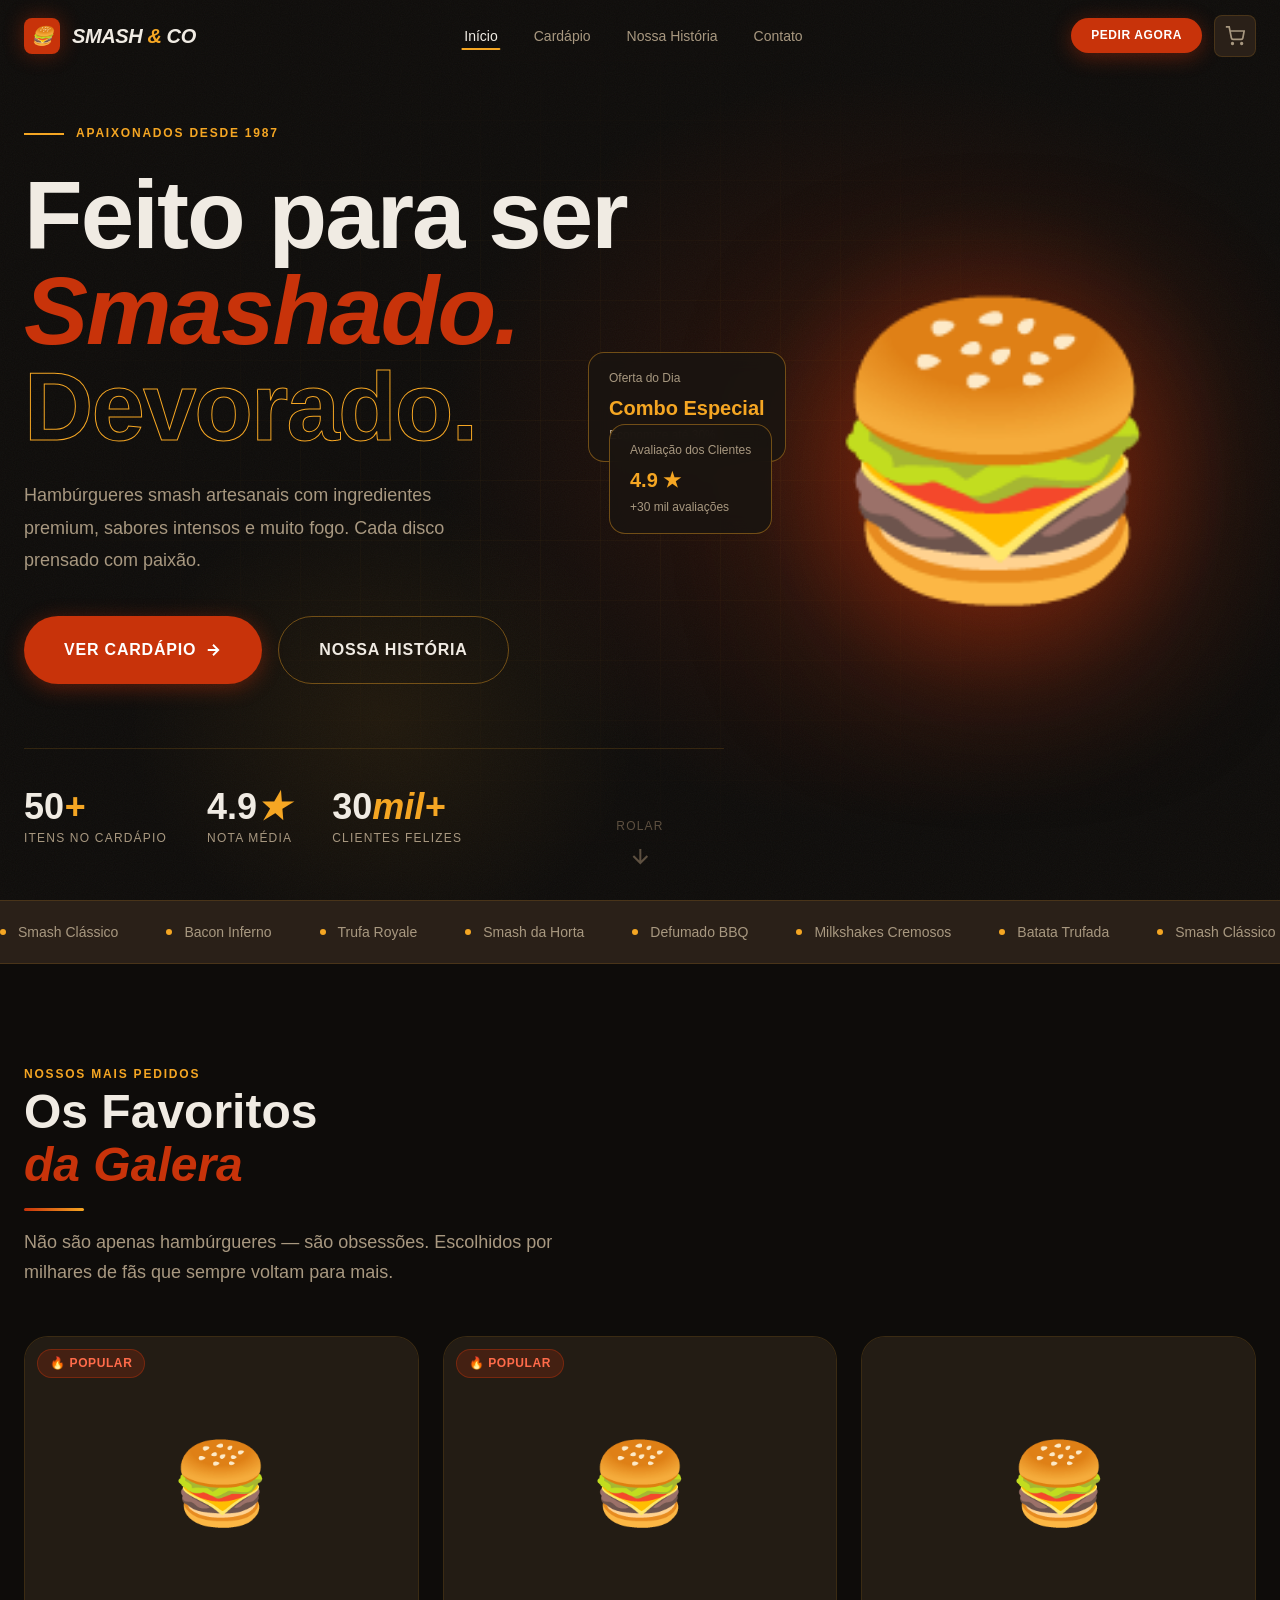
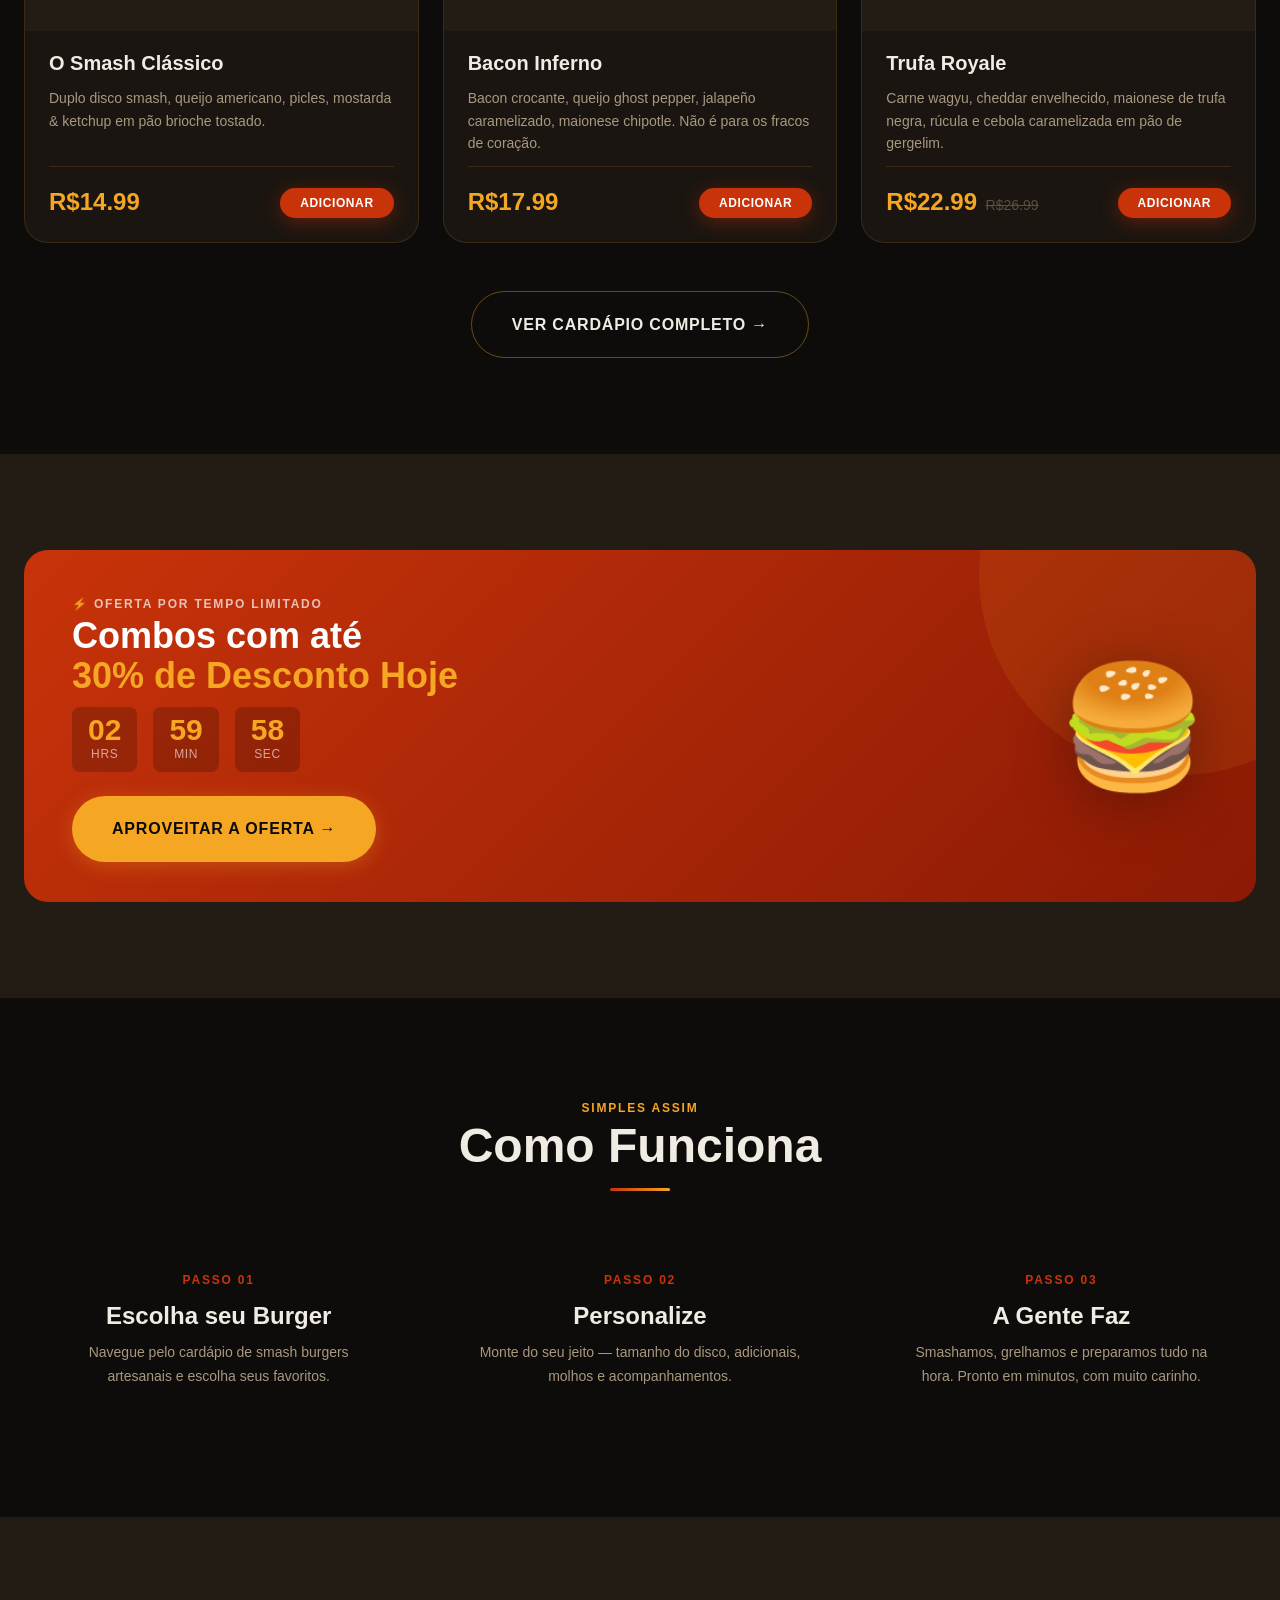
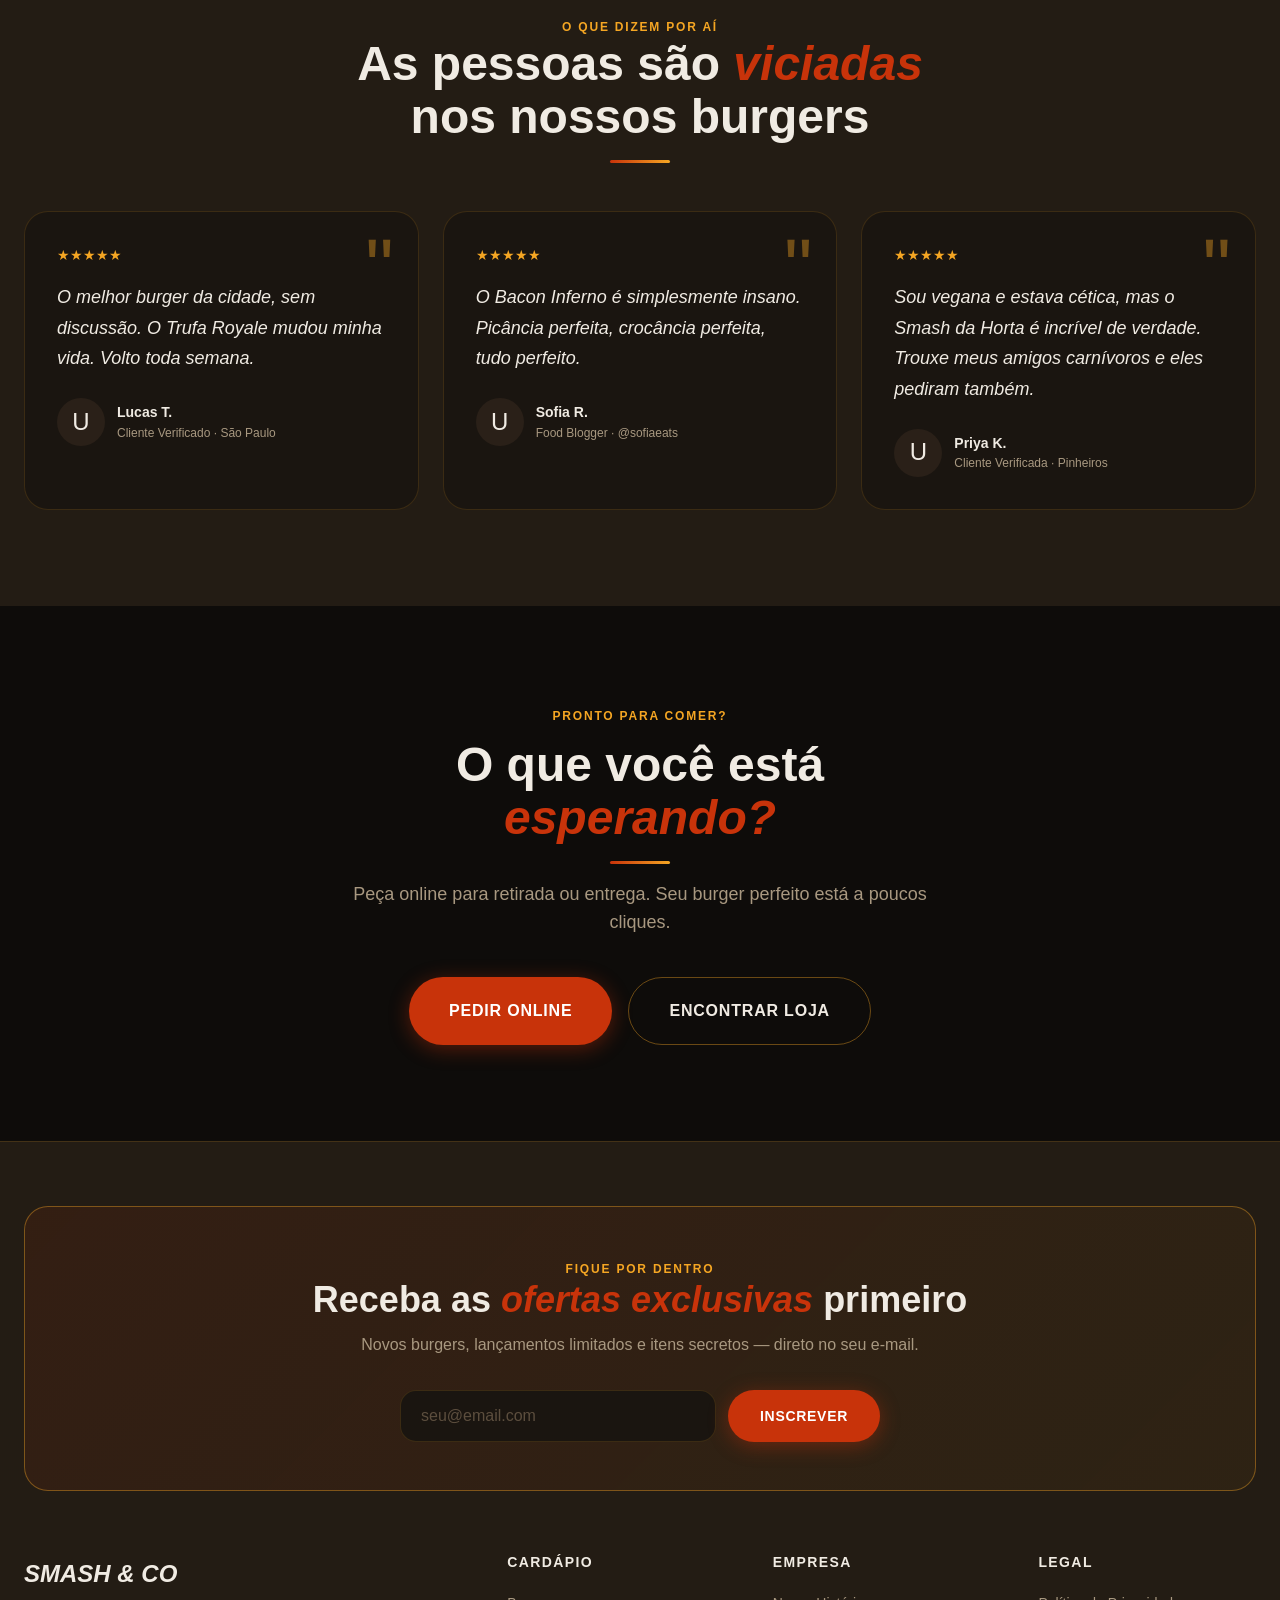
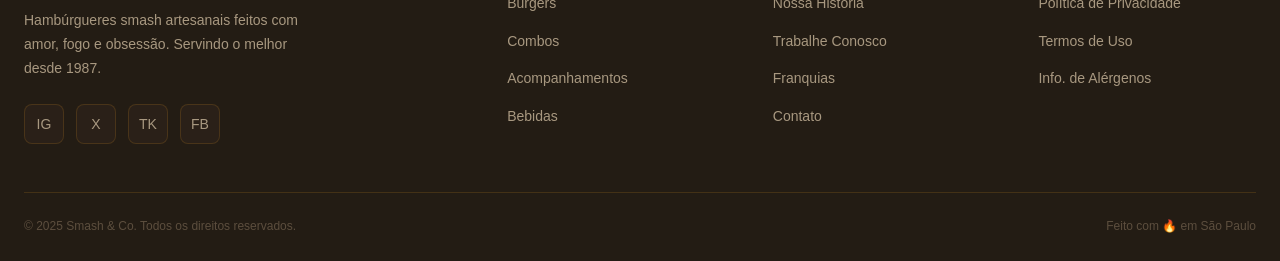
==== commit dcfedb75: "Limpeza de fontes e emojis" ====
--- a/index.html
+++ b/index.html
@@ -7,11 +7,27 @@
   <meta name="description" content="Os melhores hambúrgueres smash artesanais. Sabores intensos, ingredientes de qualidade, apaixonados desde 1987."/>
   <link rel="preconnect" href="https://fonts.googleapis.com"/>
   <link rel="preconnect" href="https://fonts.gstatic.com" crossorigin/>
-  <link href="https://fonts.googleapis.com/css2?family=Playfair+Display:ital,wght@0,700;0,900;1,700;1,900&family=DM+Sans:wght@400;500;600;700&display=swap" rel="stylesheet"/>
   <link rel="stylesheet" href="css/tokens.css"/>
   <link rel="stylesheet" href="css/global.css"/>
   <link rel="stylesheet" href="css/navbar.css"/>
   <link rel="stylesheet" href="css/components.css"/>
+
+  <!-- Favicon -->
+  <link rel="icon" type="image/png" href="assets/img/favicon.png"/>
+
+  <!-- Open Graph / Social Media -->
+  <meta property="og:type" content="website"/>
+  <meta property="og:url" content="https://smash-burger-restaurant.pages.dev/"/>
+  <meta property="og:title" content="Smash & Co — Hambúrgueres Artesanais"/>
+  <meta property="og:description" content="Os melhores hambúrgueres smash artesanais. Sabores intensos, ingredientes de qualidade e paixão em cada disco prensado."/>
+  <meta property="og:image" content="https://smash-burger-restaurant.pages.dev/assets/img/social-card.jpg"/>
+
+  <!-- Twitter -->
+  <meta property="twitter:card" content="summary_large_image"/>
+  <meta property="twitter:url" content="https://smash-burger-restaurant.pages.dev/"/>
+  <meta property="twitter:title" content="Smash & Co — Hambúrgueres Artesanais"/>
+  <meta property="twitter:description" content="Os melhores hambúrgueres smash artesanais. Sabores intensos, ingredientes de qualidade e paixão em cada disco prensado."/>
+  <meta property="twitter:image" content="https://smash-burger-restaurant.pages.dev/assets/img/social-card.jpg"/>
 </head>
 <body>
 
@@ -181,19 +197,16 @@
     </div>
     <div class="grid grid-3" style="gap:var(--space-8);">
       <div class="reveal reveal-delay-1" style="text-align:center;padding:var(--space-8);">
-        <div style="font-size:60px;margin-bottom:var(--space-5);">📋</div>
         <div style="font-size:12px;font-weight:700;letter-spacing:0.15em;color:var(--color-primary);text-transform:uppercase;margin-bottom:var(--space-3);">Passo 01</div>
         <h3 style="font-family:var(--font-display);font-size:var(--text-2xl);margin-bottom:var(--space-3);">Escolha seu Burger</h3>
         <p style="color:var(--color-text-muted);font-size:var(--text-sm);line-height:1.7;">Navegue pelo cardápio de smash burgers artesanais e escolha seus favoritos.</p>
       </div>
       <div class="reveal reveal-delay-2" style="text-align:center;padding:var(--space-8);">
-        <div style="font-size:60px;margin-bottom:var(--space-5);">🔧</div>
         <div style="font-size:12px;font-weight:700;letter-spacing:0.15em;color:var(--color-primary);text-transform:uppercase;margin-bottom:var(--space-3);">Passo 02</div>
         <h3 style="font-family:var(--font-display);font-size:var(--text-2xl);margin-bottom:var(--space-3);">Personalize</h3>
         <p style="color:var(--color-text-muted);font-size:var(--text-sm);line-height:1.7;">Monte do seu jeito — tamanho do disco, adicionais, molhos e acompanhamentos.</p>
       </div>
       <div class="reveal reveal-delay-3" style="text-align:center;padding:var(--space-8);">
-        <div style="font-size:60px;margin-bottom:var(--space-5);">🔥</div>
         <div style="font-size:12px;font-weight:700;letter-spacing:0.15em;color:var(--color-primary);text-transform:uppercase;margin-bottom:var(--space-3);">Passo 03</div>
         <h3 style="font-family:var(--font-display);font-size:var(--text-2xl);margin-bottom:var(--space-3);">A Gente Faz</h3>
         <p style="color:var(--color-text-muted);font-size:var(--text-sm);line-height:1.7;">Smashamos, grelhamos e preparamos tudo na hora. Pronto em minutos, com muito carinho.</p>
@@ -249,10 +262,10 @@
         <div class="footer__brand-logo">SMASH & CO</div>
         <p class="footer__brand-desc">Hambúrgueres smash artesanais feitos com amor, fogo e obsessão. Servindo o melhor desde 1987.</p>
         <div class="footer__socials">
-          <a href="#" class="footer__social" aria-label="Instagram">📸</a>
-          <a href="#" class="footer__social" aria-label="Twitter">𝕏</a>
-          <a href="#" class="footer__social" aria-label="TikTok">♪</a>
-          <a href="#" class="footer__social" aria-label="Facebook">f</a>
+          <a href="#" class="footer__social" aria-label="Instagram">IG</a>
+          <a href="#" class="footer__social" aria-label="Twitter">X</a>
+          <a href="#" class="footer__social" aria-label="TikTok">TK</a>
+          <a href="#" class="footer__social" aria-label="Facebook">FB</a>
         </div>
       </div>
       <div>
--- a/css/tokens.css
+++ b/css/tokens.css
@@ -18,9 +18,9 @@
   --color-border-hover:rgba(245,166,35,0.4);
 
   /* Typography */
-  --font-display: 'Playfair Display', 'Georgia', serif;
-  --font-body:    'DM Sans', 'Helvetica Neue', sans-serif;
-  --font-mono:    'DM Mono', monospace;
+  --font-display: -apple-system, BlinkMacSystemFont, "Segoe UI", Roboto, Helvetica, Arial, sans-serif;
+  --font-body:    -apple-system, BlinkMacSystemFont, "Segoe UI", Roboto, Helvetica, Arial, sans-serif;
+  --font-mono:    SFMono-Regular, Consolas, 'Liberation Mono', Menlo, monospace;
 
   /* Scale */
   --text-xs:   0.75rem;
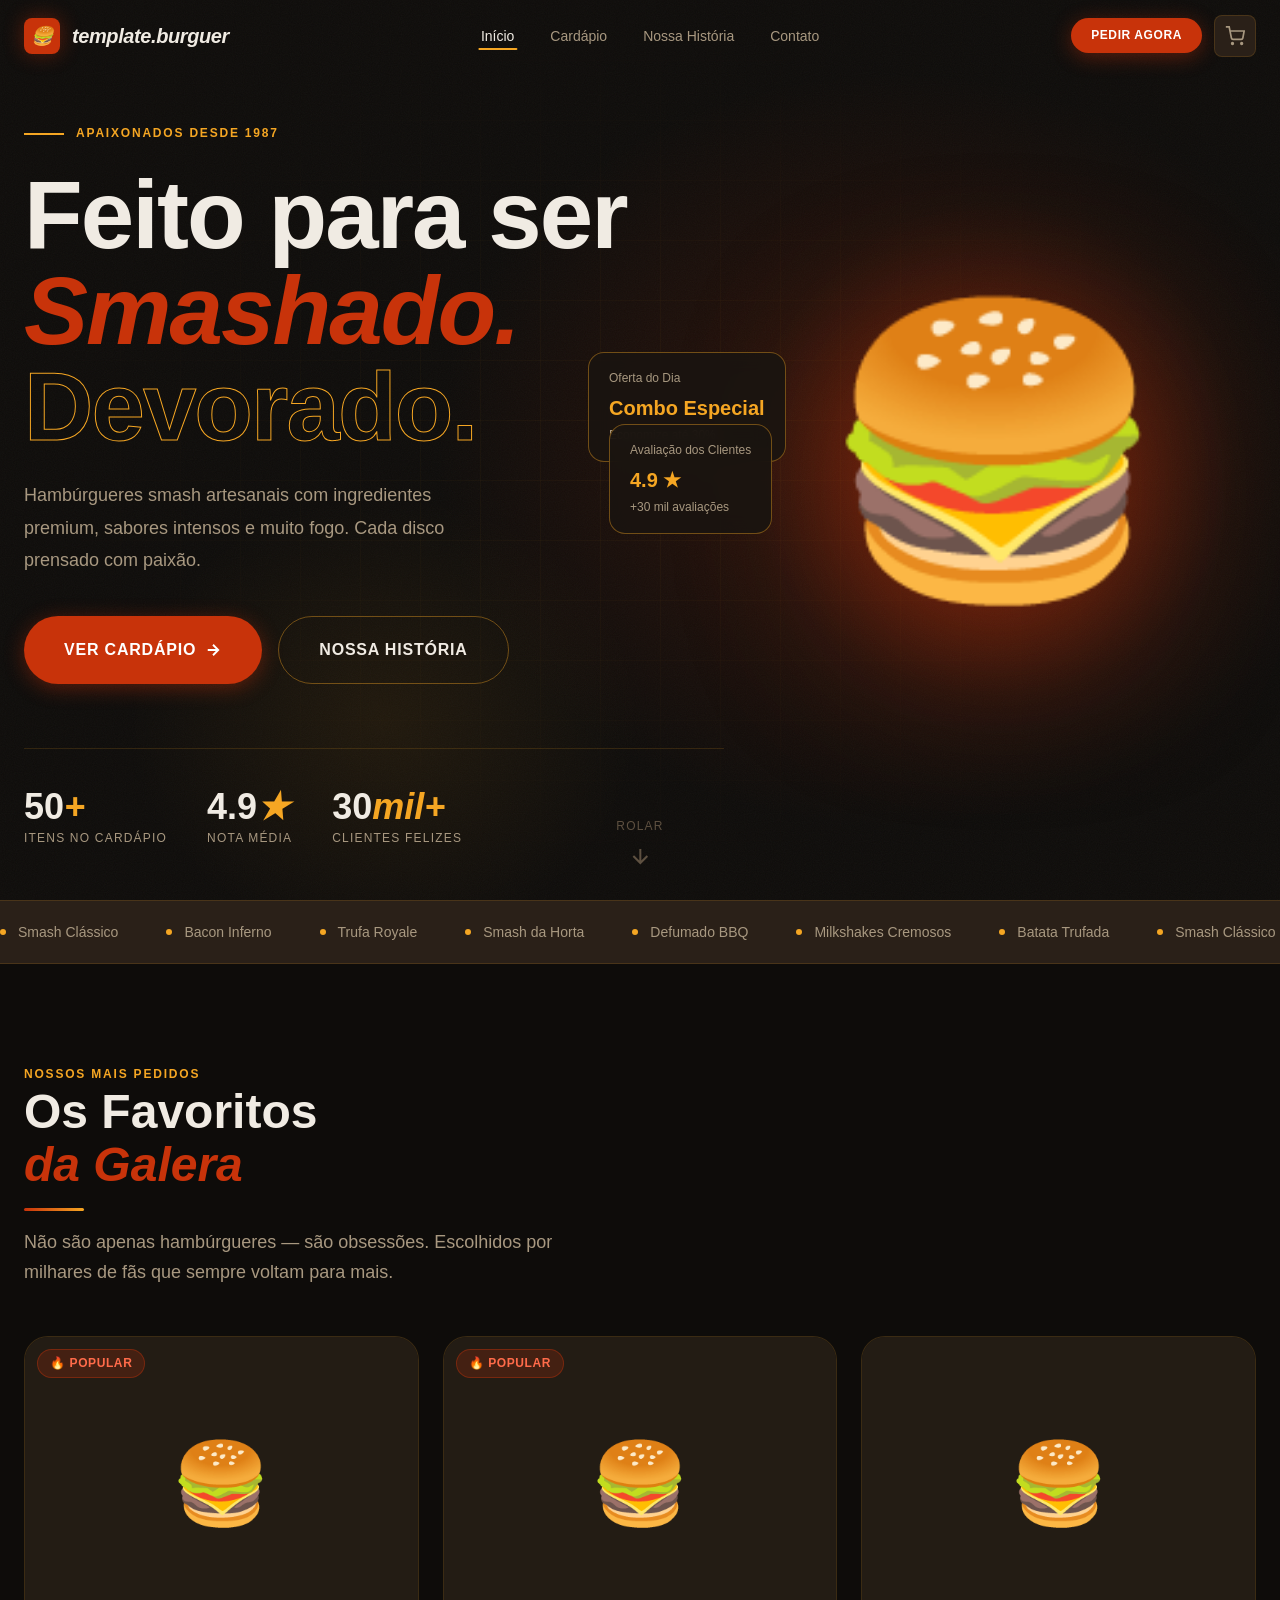
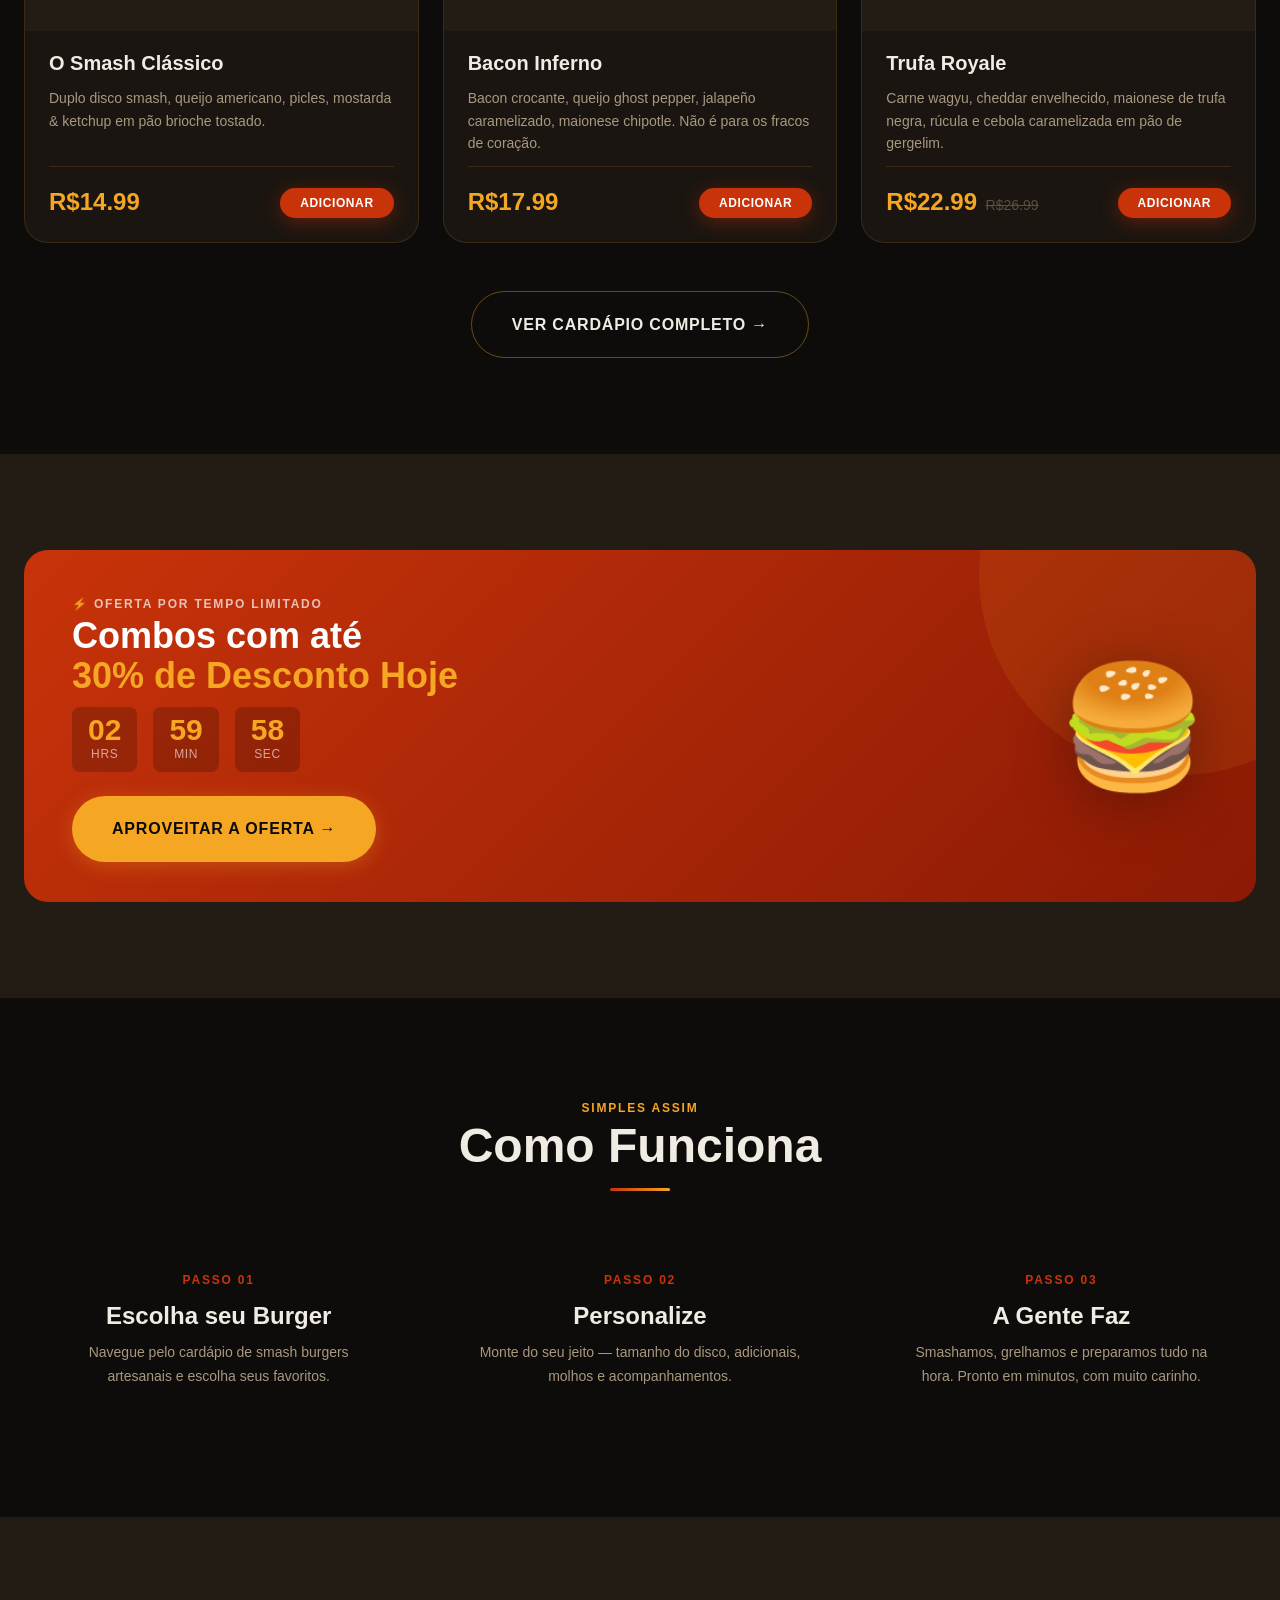
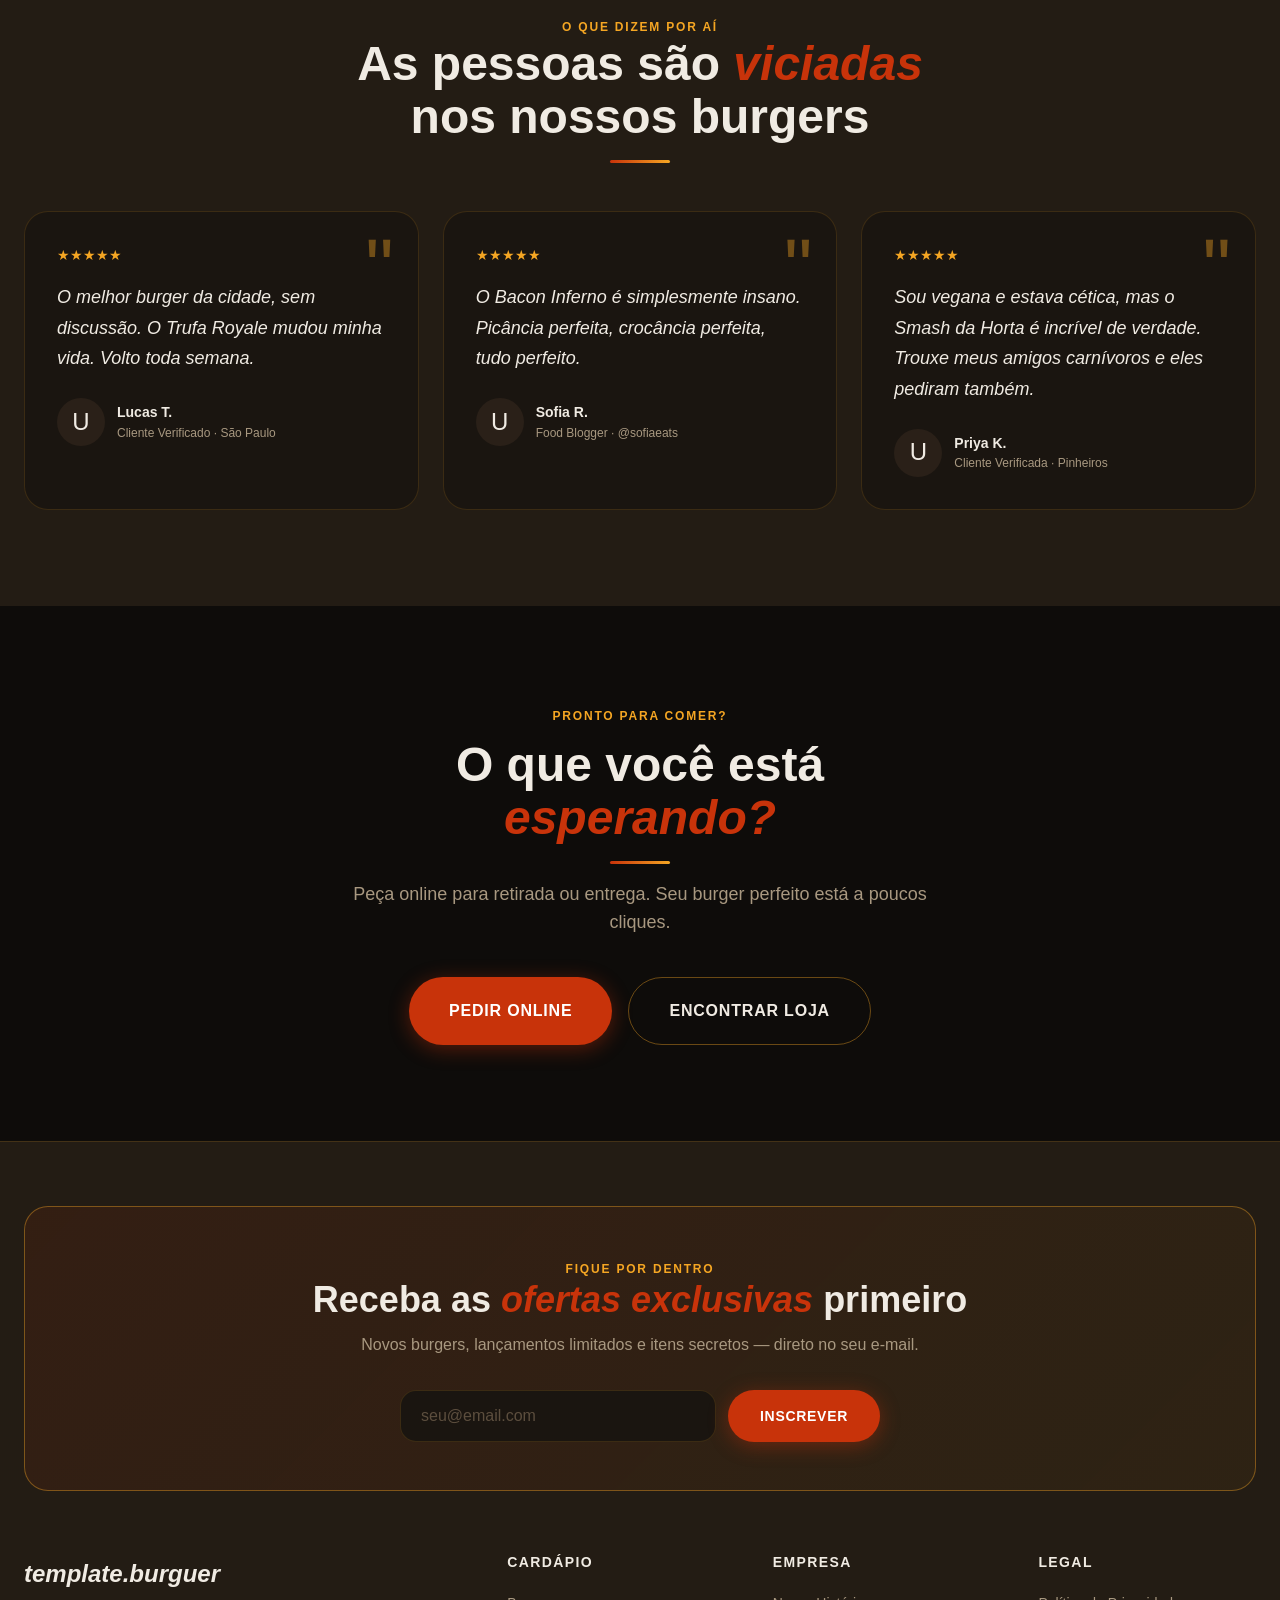
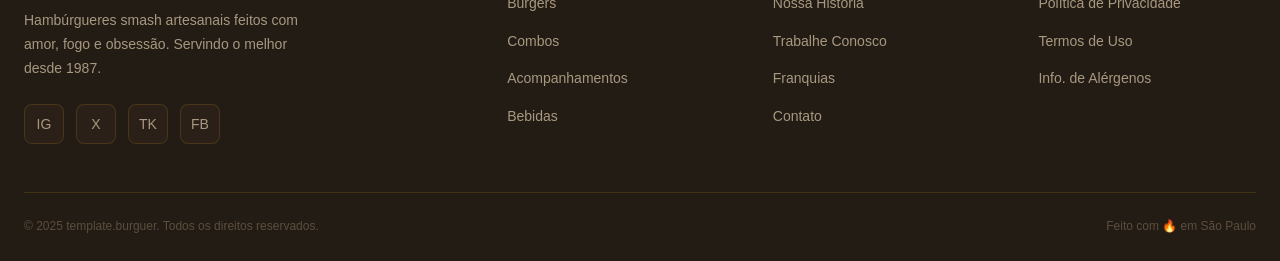
==== commit fb4a4220: "Alteração de nome para template.burguer" ====
--- a/index.html
+++ b/index.html
@@ -3,7 +3,7 @@
 <head>
   <meta charset="UTF-8"/>
   <meta name="viewport" content="width=device-width, initial-scale=1.0"/>
-  <title>Smash & Co — Hambúrgueres Artesanais</title>
+  <title>template.burguer — Hambúrgueres Artesanais</title>
   <meta name="description" content="Os melhores hambúrgueres smash artesanais. Sabores intensos, ingredientes de qualidade, apaixonados desde 1987."/>
   <link rel="preconnect" href="https://fonts.googleapis.com"/>
   <link rel="preconnect" href="https://fonts.gstatic.com" crossorigin/>
@@ -18,14 +18,14 @@
   <!-- Open Graph / Social Media -->
   <meta property="og:type" content="website"/>
   <meta property="og:url" content="https://smash-burger-restaurant.pages.dev/"/>
-  <meta property="og:title" content="Smash & Co — Hambúrgueres Artesanais"/>
+  <meta property="og:title" content="template.burguer — Hambúrgueres Artesanais"/>
   <meta property="og:description" content="Os melhores hambúrgueres smash artesanais. Sabores intensos, ingredientes de qualidade e paixão em cada disco prensado."/>
   <meta property="og:image" content="https://smash-burger-restaurant.pages.dev/assets/img/social-card.jpg"/>
 
   <!-- Twitter -->
   <meta property="twitter:card" content="summary_large_image"/>
   <meta property="twitter:url" content="https://smash-burger-restaurant.pages.dev/"/>
-  <meta property="twitter:title" content="Smash & Co — Hambúrgueres Artesanais"/>
+  <meta property="twitter:title" content="template.burguer — Hambúrgueres Artesanais"/>
   <meta property="twitter:description" content="Os melhores hambúrgueres smash artesanais. Sabores intensos, ingredientes de qualidade e paixão em cada disco prensado."/>
   <meta property="twitter:image" content="https://smash-burger-restaurant.pages.dev/assets/img/social-card.jpg"/>
 </head>
@@ -36,7 +36,7 @@
     <div class="navbar__inner">
       <a href="index.html" class="navbar__logo">
         <div class="navbar__logo-icon">🍔</div>
-        <span>SMASH&nbsp;<em style="color:var(--color-accent);">&</em>&nbsp;CO</span>
+        <span>template.burguer</span>
       </a>
       <ul class="navbar__links">
         <li><a href="index.html"         class="navbar__link active">Início</a></li>
@@ -259,7 +259,7 @@
     </div>
     <div class="footer__main">
       <div>
-        <div class="footer__brand-logo">SMASH & CO</div>
+        <div class="footer__brand-logo">template.burguer</div>
         <p class="footer__brand-desc">Hambúrgueres smash artesanais feitos com amor, fogo e obsessão. Servindo o melhor desde 1987.</p>
         <div class="footer__socials">
           <a href="#" class="footer__social" aria-label="Instagram">IG</a>
@@ -296,7 +296,7 @@
       </div>
     </div>
     <div class="footer__bottom">
-      <span>© 2025 Smash & Co. Todos os direitos reservados.</span>
+      <span>© 2025 template.burguer. Todos os direitos reservados.</span>
       <span>Feito com 🔥 em São Paulo</span>
     </div>
   </div>
